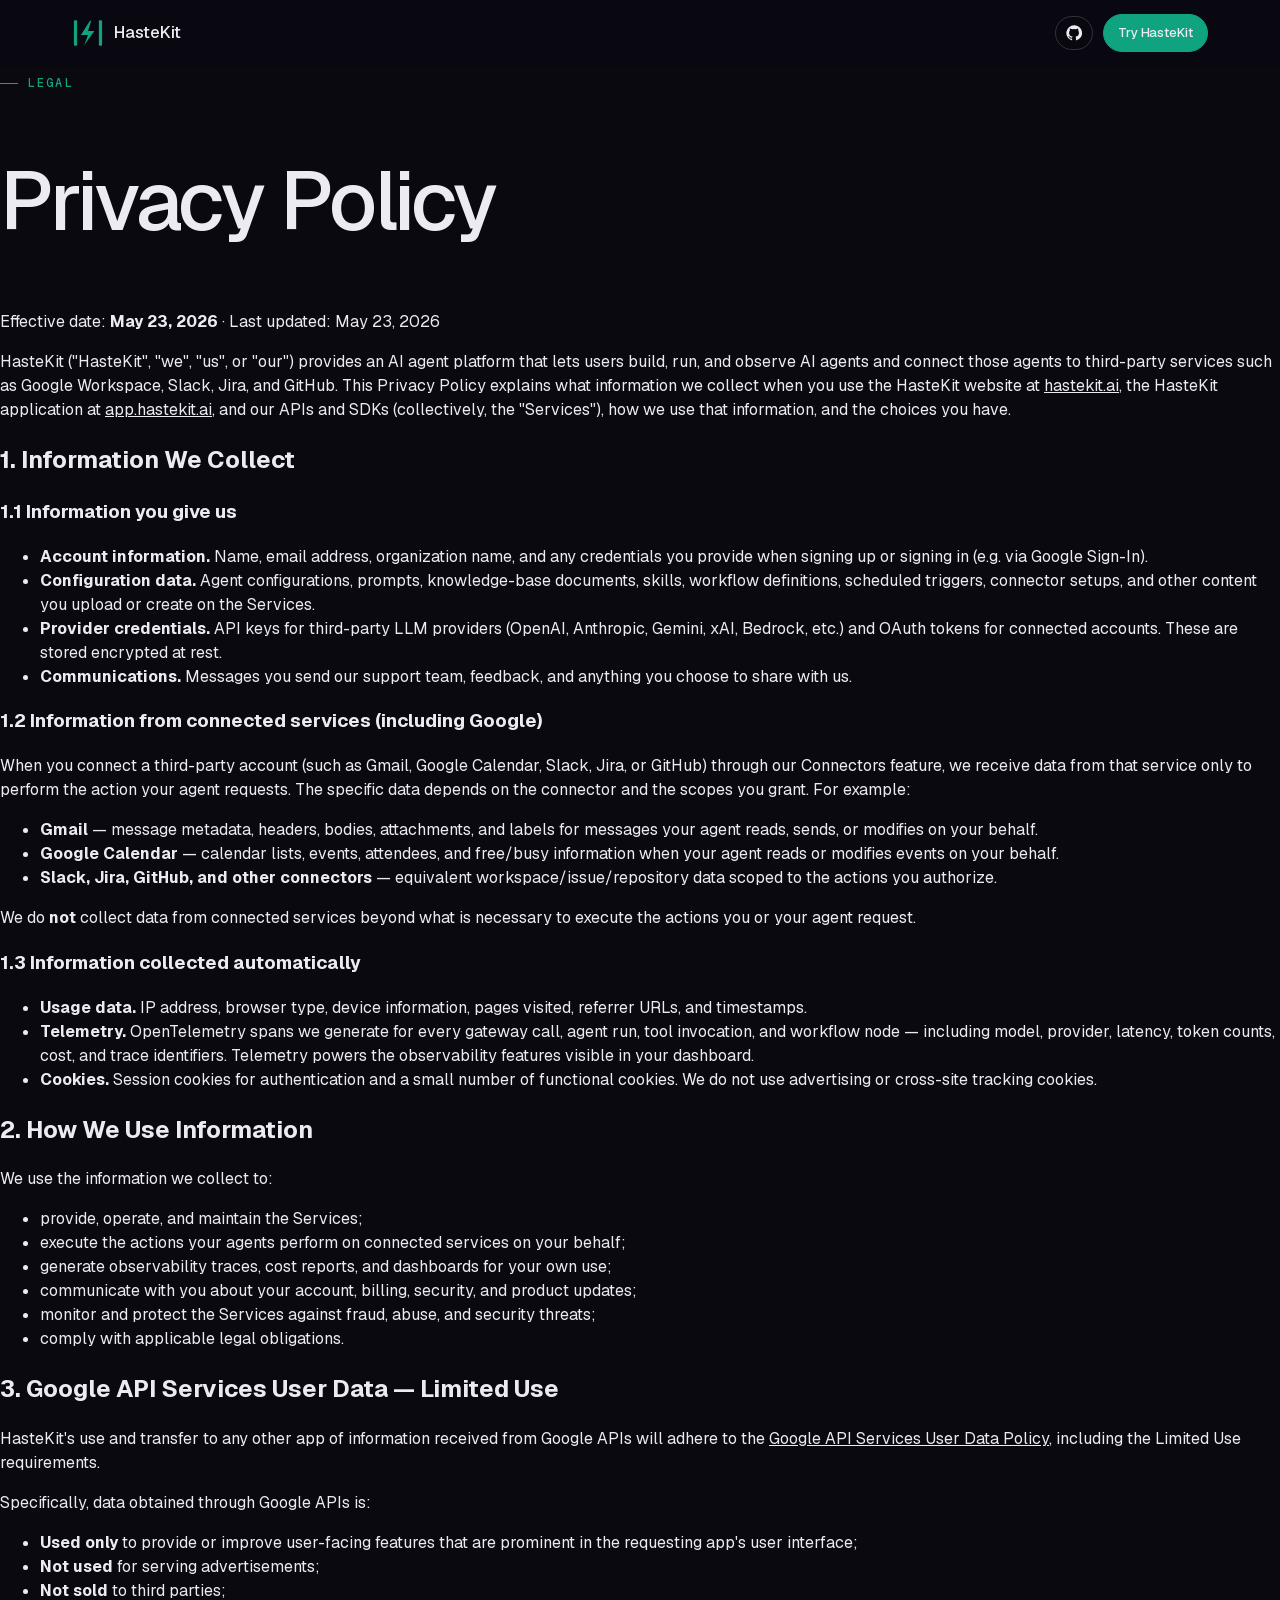
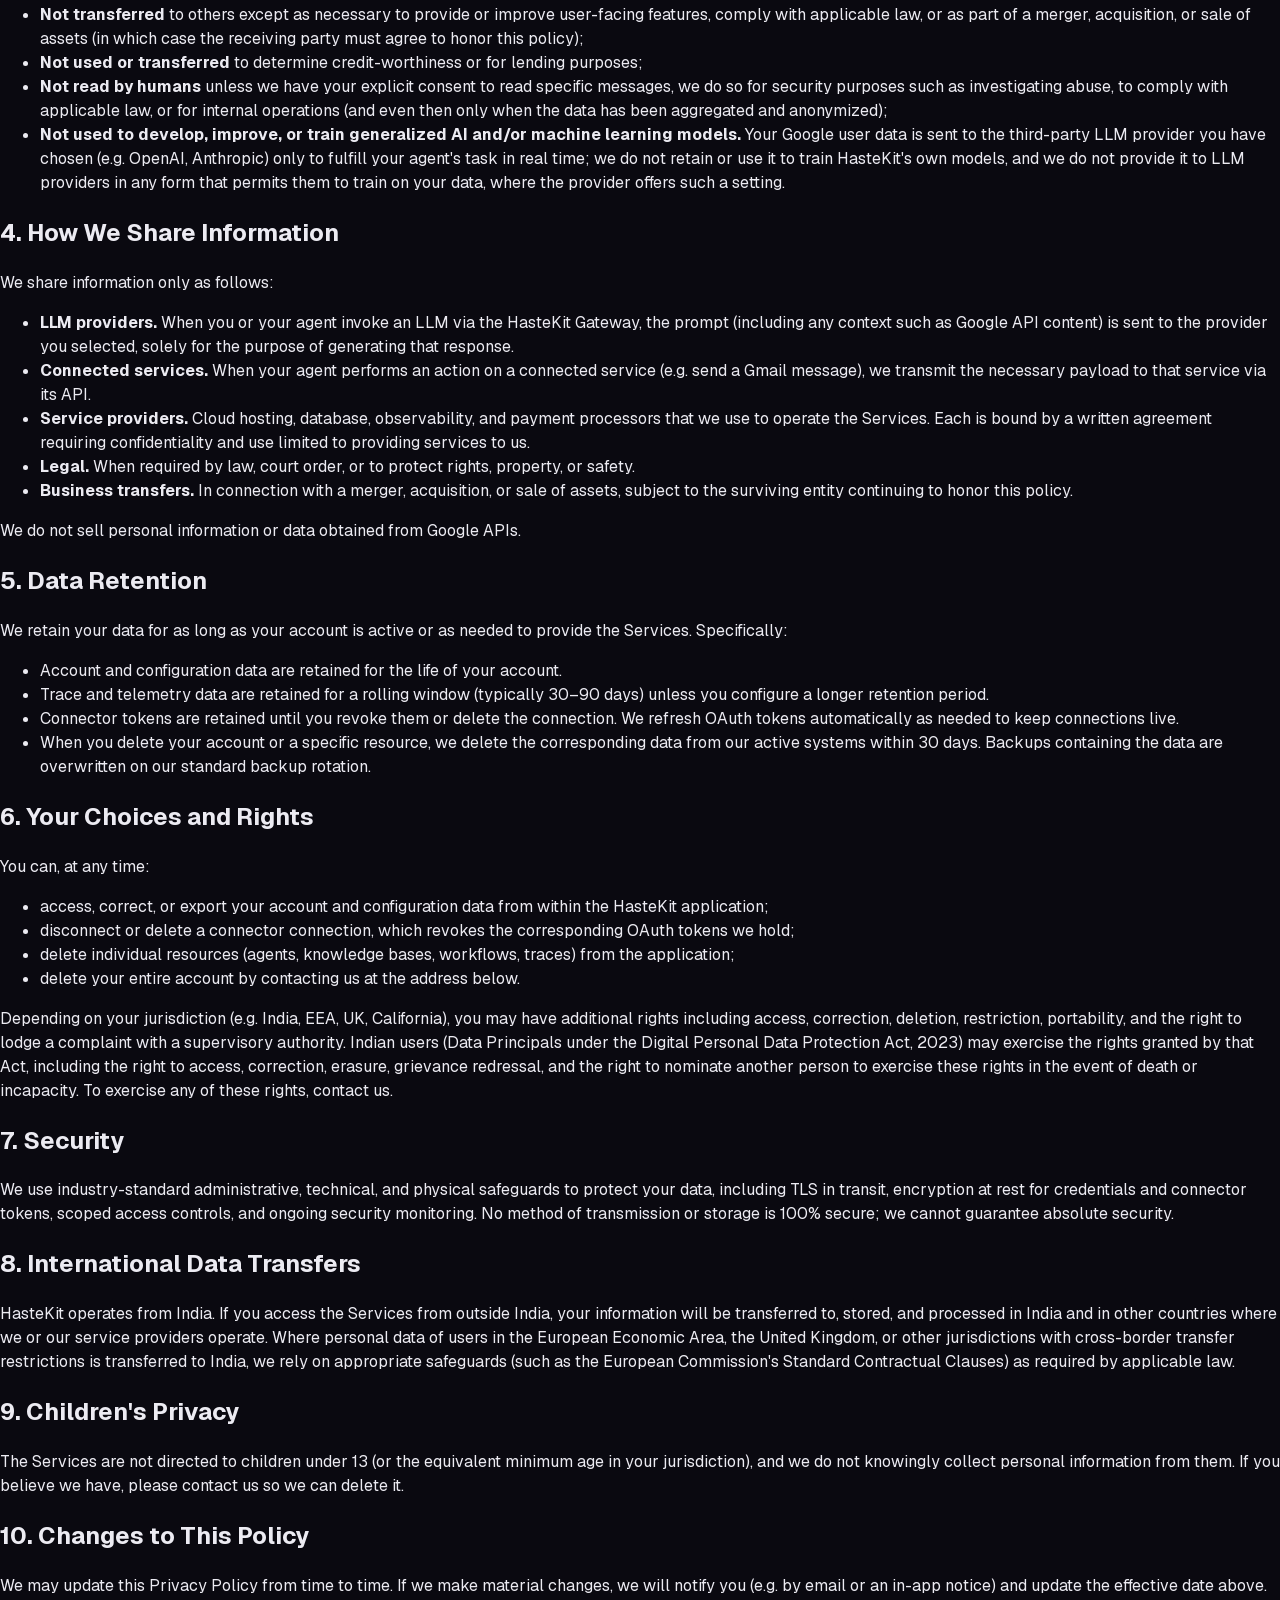
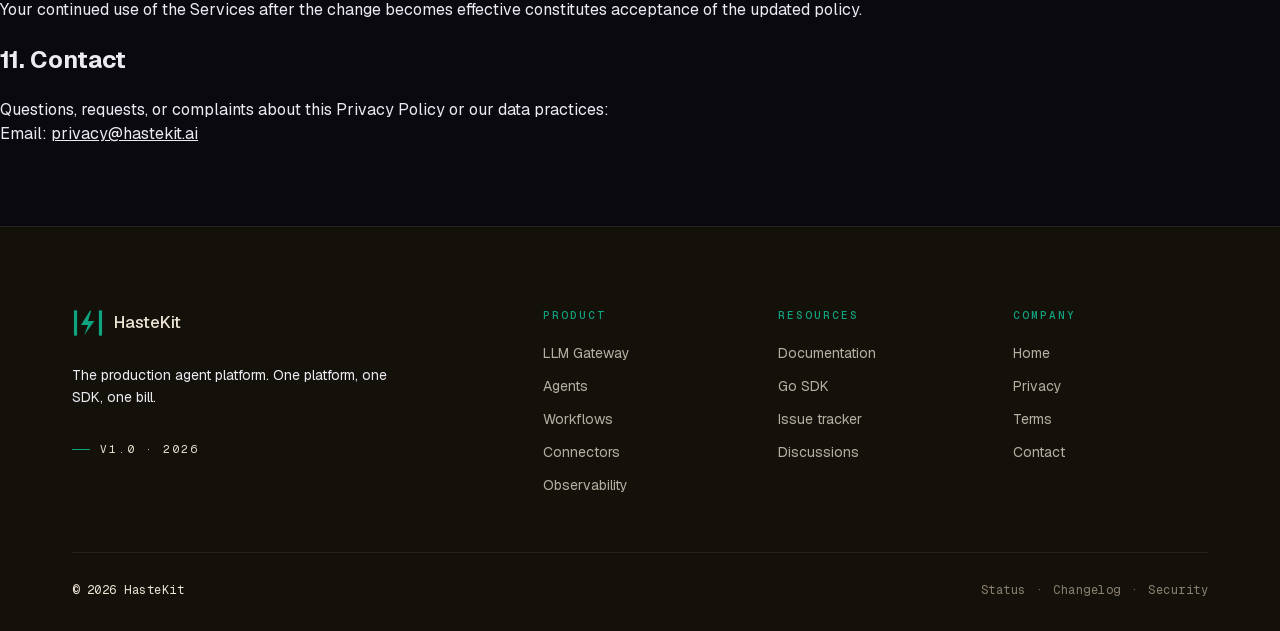
==== website/privacy.html @ 66b032b0 "tos and privacy" ====
<!DOCTYPE html>
<html lang="en">
<head>
  <meta charset="utf-8">
  <meta name="viewport" content="width=device-width, initial-scale=1">
  <meta name="color-scheme" content="dark">
  <title>Privacy Policy — HasteKit</title>
  <meta name="description" content="HasteKit's privacy policy: what we collect, how we use it, and how we handle data from Google APIs and other connected services.">
  <link rel="canonical" href="https://hastekit.ai/privacy.html">
  <link rel="icon" type="image/x-icon" href="assets/hastekit-favicon.ico">
  <link rel="icon" type="image/svg+xml" href="assets/hastekit-logo.svg">
  <link rel="stylesheet" href="assets/styles.css">
</head>
<body>
  <div class="fx-page legal-page">
    <header class="site-nav">
      <div class="nav-inner">
        <a href="/" class="nav-brand" aria-label="HasteKit">
          <img class="nav-brand-mark" src="assets/hastekit-logo.svg" alt="" aria-hidden="true">
          <span class="nav-brand-text">HasteKit</span>
        </a>
        <div class="nav-cta">
          <a class="btn btn-ghost nav-cta-github" href="https://github.com/hastekit/hastekit-sdk-go" target="_blank" rel="noopener" aria-label="GitHub">
            <svg class="nav-icon" viewBox="0 0 24 24" fill="currentColor" aria-hidden="true"><path d="M12 .5a11.5 11.5 0 0 0-3.64 22.41c.58.11.79-.25.79-.56v-2c-3.2.7-3.88-1.37-3.88-1.37-.52-1.34-1.28-1.69-1.28-1.69-1.05-.72.08-.7.08-.7 1.16.08 1.77 1.2 1.77 1.2 1.03 1.77 2.71 1.26 3.37.96.1-.75.4-1.26.73-1.55-2.55-.29-5.23-1.28-5.23-5.7 0-1.26.45-2.28 1.18-3.09-.12-.29-.51-1.46.11-3.04 0 0 .97-.31 3.18 1.18a11 11 0 0 1 5.78 0c2.2-1.49 3.17-1.18 3.17-1.18.63 1.58.24 2.75.12 3.04.74.81 1.18 1.83 1.18 3.09 0 4.43-2.69 5.4-5.25 5.69.41.36.78 1.06.78 2.14v3.17c0 .31.21.68.8.56A11.5 11.5 0 0 0 12 .5Z"/></svg>
          </a>
          <a class="btn btn-accent" href="https://app.hastekit.ai/" target="_blank" rel="noopener">Try HasteKit</a>
        </div>
      </div>
    </header>

    <article class="legal-article">
      <header class="legal-header">
        <span class="kicker">Legal</span>
        <h1 class="display-l">Privacy Policy</h1>
        <p class="legal-meta">Effective date: <strong>May 23, 2026</strong> · Last updated: May 23, 2026</p>
      </header>

      <section class="legal-content">
        <p>
          HasteKit ("HasteKit", "we", "us", or "our") provides an AI agent platform that lets users
          build, run, and observe AI agents and connect those agents to third-party services such as
          Google Workspace, Slack, Jira, and GitHub. This Privacy Policy explains what information we
          collect when you use the HasteKit website at <a href="https://hastekit.ai">hastekit.ai</a>,
          the HasteKit application at <a href="https://app.hastekit.ai">app.hastekit.ai</a>, and our
          APIs and SDKs (collectively, the "Services"), how we use that information, and the choices
          you have.
        </p>

        <h2>1. Information We Collect</h2>

        <h3>1.1 Information you give us</h3>
        <ul>
          <li><strong>Account information.</strong> Name, email address, organization name, and any
            credentials you provide when signing up or signing in (e.g. via Google Sign-In).</li>
          <li><strong>Configuration data.</strong> Agent configurations, prompts, knowledge-base
            documents, skills, workflow definitions, scheduled triggers, connector setups, and other
            content you upload or create on the Services.</li>
          <li><strong>Provider credentials.</strong> API keys for third-party LLM providers (OpenAI,
            Anthropic, Gemini, xAI, Bedrock, etc.) and OAuth tokens for connected accounts. These are
            stored encrypted at rest.</li>
          <li><strong>Communications.</strong> Messages you send our support team, feedback, and
            anything you choose to share with us.</li>
        </ul>

        <h3>1.2 Information from connected services (including Google)</h3>
        <p>
          When you connect a third-party account (such as Gmail, Google Calendar, Slack, Jira, or
          GitHub) through our Connectors feature, we receive data from that service only to perform
          the action your agent requests. The specific data depends on the connector and the scopes
          you grant. For example:
        </p>
        <ul>
          <li><strong>Gmail</strong> — message metadata, headers, bodies, attachments, and labels for
            messages your agent reads, sends, or modifies on your behalf.</li>
          <li><strong>Google Calendar</strong> — calendar lists, events, attendees, and free/busy
            information when your agent reads or modifies events on your behalf.</li>
          <li><strong>Slack, Jira, GitHub, and other connectors</strong> — equivalent
            workspace/issue/repository data scoped to the actions you authorize.</li>
        </ul>
        <p>
          We do <strong>not</strong> collect data from connected services beyond what is necessary to
          execute the actions you or your agent request.
        </p>

        <h3>1.3 Information collected automatically</h3>
        <ul>
          <li><strong>Usage data.</strong> IP address, browser type, device information, pages
            visited, referrer URLs, and timestamps.</li>
          <li><strong>Telemetry.</strong> OpenTelemetry spans we generate for every gateway call,
            agent run, tool invocation, and workflow node — including model, provider, latency, token
            counts, cost, and trace identifiers. Telemetry powers the observability features visible
            in your dashboard.</li>
          <li><strong>Cookies.</strong> Session cookies for authentication and a small number of
            functional cookies. We do not use advertising or cross-site tracking cookies.</li>
        </ul>

        <h2>2. How We Use Information</h2>
        <p>We use the information we collect to:</p>
        <ul>
          <li>provide, operate, and maintain the Services;</li>
          <li>execute the actions your agents perform on connected services on your behalf;</li>
          <li>generate observability traces, cost reports, and dashboards for your own use;</li>
          <li>communicate with you about your account, billing, security, and product updates;</li>
          <li>monitor and protect the Services against fraud, abuse, and security threats;</li>
          <li>comply with applicable legal obligations.</li>
        </ul>

        <h2>3. Google API Services User Data — Limited Use</h2>
        <p>
          HasteKit's use and transfer to any other app of information received from Google APIs will
          adhere to the
          <a href="https://developers.google.com/terms/api-services-user-data-policy" target="_blank" rel="noopener">Google
          API Services User Data Policy</a>, including the Limited Use requirements.
        </p>
        <p>Specifically, data obtained through Google APIs is:</p>
        <ul>
          <li><strong>Used only</strong> to provide or improve user-facing features that are
            prominent in the requesting app's user interface;</li>
          <li><strong>Not used</strong> for serving advertisements;</li>
          <li><strong>Not sold</strong> to third parties;</li>
          <li><strong>Not transferred</strong> to others except as necessary to provide or improve
            user-facing features, comply with applicable law, or as part of a merger, acquisition,
            or sale of assets (in which case the receiving party must agree to honor this policy);</li>
          <li><strong>Not used or transferred</strong> to determine credit-worthiness or for lending
            purposes;</li>
          <li><strong>Not read by humans</strong> unless we have your explicit consent to read
            specific messages, we do so for security purposes such as investigating abuse, to comply
            with applicable law, or for internal operations (and even then only when the data has
            been aggregated and anonymized);</li>
          <li><strong>Not used to develop, improve, or train generalized AI and/or machine learning
            models.</strong> Your Google user data is sent to the third-party LLM provider you have
            chosen (e.g. OpenAI, Anthropic) only to fulfill your agent's task in real time; we do not
            retain or use it to train HasteKit's own models, and we do not provide it to LLM
            providers in any form that permits them to train on your data, where the provider offers
            such a setting.</li>
        </ul>

        <h2>4. How We Share Information</h2>
        <p>We share information only as follows:</p>
        <ul>
          <li><strong>LLM providers.</strong> When you or your agent invoke an LLM via the HasteKit
            Gateway, the prompt (including any context such as Google API content) is sent to the
            provider you selected, solely for the purpose of generating that response.</li>
          <li><strong>Connected services.</strong> When your agent performs an action on a connected
            service (e.g. send a Gmail message), we transmit the necessary payload to that service
            via its API.</li>
          <li><strong>Service providers.</strong> Cloud hosting, database, observability, and
            payment processors that we use to operate the Services. Each is bound by a written
            agreement requiring confidentiality and use limited to providing services to us.</li>
          <li><strong>Legal.</strong> When required by law, court order, or to protect rights,
            property, or safety.</li>
          <li><strong>Business transfers.</strong> In connection with a merger, acquisition, or sale
            of assets, subject to the surviving entity continuing to honor this policy.</li>
        </ul>
        <p>We do not sell personal information or data obtained from Google APIs.</p>

        <h2>5. Data Retention</h2>
        <p>
          We retain your data for as long as your account is active or as needed to provide the
          Services. Specifically:
        </p>
        <ul>
          <li>Account and configuration data are retained for the life of your account.</li>
          <li>Trace and telemetry data are retained for a rolling window (typically 30–90 days)
            unless you configure a longer retention period.</li>
          <li>Connector tokens are retained until you revoke them or delete the connection. We
            refresh OAuth tokens automatically as needed to keep connections live.</li>
          <li>When you delete your account or a specific resource, we delete the corresponding data
            from our active systems within 30 days. Backups containing the data are overwritten on
            our standard backup rotation.</li>
        </ul>

        <h2>6. Your Choices and Rights</h2>
        <p>You can, at any time:</p>
        <ul>
          <li>access, correct, or export your account and configuration data from within the
            HasteKit application;</li>
          <li>disconnect or delete a connector connection, which revokes the corresponding OAuth
            tokens we hold;</li>
          <li>delete individual resources (agents, knowledge bases, workflows, traces) from the
            application;</li>
          <li>delete your entire account by contacting us at the address below.</li>
        </ul>
        <p>
          Depending on your jurisdiction (e.g. India, EEA, UK, California), you may have additional
          rights including access, correction, deletion, restriction, portability, and the right to
          lodge a complaint with a supervisory authority. Indian users (Data Principals under the
          Digital Personal Data Protection Act, 2023) may exercise the rights granted by that Act,
          including the right to access, correction, erasure, grievance redressal, and the right to
          nominate another person to exercise these rights in the event of death or incapacity. To
          exercise any of these rights, contact us.
        </p>

        <h2>7. Security</h2>
        <p>
          We use industry-standard administrative, technical, and physical safeguards to protect
          your data, including TLS in transit, encryption at rest for credentials and connector
          tokens, scoped access controls, and ongoing security monitoring. No method of transmission
          or storage is 100% secure; we cannot guarantee absolute security.
        </p>

        <h2>8. International Data Transfers</h2>
        <p>
          HasteKit operates from India. If you access the Services from outside India, your
          information will be transferred to, stored, and processed in India and in other countries
          where we or our service providers operate. Where personal data of users in the European
          Economic Area, the United Kingdom, or other jurisdictions with cross-border transfer
          restrictions is transferred to India, we rely on appropriate safeguards (such as the
          European Commission's Standard Contractual Clauses) as required by applicable law.
        </p>

        <h2>9. Children's Privacy</h2>
        <p>
          The Services are not directed to children under 13 (or the equivalent minimum age in your
          jurisdiction), and we do not knowingly collect personal information from them. If you
          believe we have, please contact us so we can delete it.
        </p>

        <h2>10. Changes to This Policy</h2>
        <p>
          We may update this Privacy Policy from time to time. If we make material changes, we will
          notify you (e.g. by email or an in-app notice) and update the effective date above. Your
          continued use of the Services after the change becomes effective constitutes acceptance of
          the updated policy.
        </p>

        <h2>11. Contact</h2>
        <p>
          Questions, requests, or complaints about this Privacy Policy or our data practices:
          <br>
          Email: <a href="mailto:privacy@hastekit.ai">privacy@hastekit.ai</a>
        </p>
      </section>
    </article>

    <footer class="site-footer">
      <div class="footer-inner">
        <div class="footer-top">
          <div class="footer-brand">
            <a href="/" class="nav-brand" aria-label="HasteKit">
              <img class="nav-brand-mark" src="assets/hastekit-logo.svg" alt="" aria-hidden="true">
              <span class="footer-brand-name">HasteKit</span>
            </a>
            <p class="footer-tagline">The production agent platform. One platform, one SDK, one bill.</p>
            <div class="footer-kicker"><span class="footer-kicker-rule"></span>v1.0 · 2026</div>
          </div>
          <div class="footer-cols">
            <div class="footer-col">
              <h4 class="footer-col-title">Product</h4>
              <a href="/#features">LLM Gateway</a>
              <a href="/#features">Agents</a>
              <a href="/#features">Workflows</a>
              <a href="/#features">Connectors</a>
              <a href="/#features">Observability</a>
            </div>
            <div class="footer-col">
              <h4 class="footer-col-title">Resources</h4>
              <a href="https://hastekit.ai/docs" target="_blank" rel="noopener">Documentation</a>
              <a href="https://github.com/hastekit/hastekit-sdk-go" target="_blank" rel="noopener">Go SDK</a>
              <a href="https://github.com/hastekit/hastekit-sdk-go/issues" target="_blank" rel="noopener">Issue tracker</a>
              <a href="https://github.com/hastekit/hastekit-sdk-go/discussions" target="_blank" rel="noopener">Discussions</a>
            </div>
            <div class="footer-col">
              <h4 class="footer-col-title">Company</h4>
              <a href="/">Home</a>
              <a href="/privacy.html">Privacy</a>
              <a href="/terms.html">Terms</a>
              <a href="mailto:hi@hastekit.ai">Contact</a>
            </div>
          </div>
        </div>
        <div class="footer-bottom">
          <span>© 2026 HasteKit</span>
          <span class="footer-meta">
            <a href="#">Status</a>
            <span class="footer-meta-dot">·</span>
            <a href="#">Changelog</a>
            <span class="footer-meta-dot">·</span>
            <a href="#">Security</a>
          </span>
        </div>
      </div>
    </footer>
  </div>
</body>
</html>
---- website/assets/styles.css ----
/* ════════════════════════════════════════════════════════════
   Block 1 — Font @font-face declarations (Geist · Geist Mono · Newsreader)
   ══════════════════════════════════════════════════════════ */
/* cyrillic-ext */
@font-face {
  font-family: 'Geist';
  font-style: normal;
  font-weight: 300;
  font-display: swap;
  src: url("fonts/Geist-cyrillic-ext.woff2") format('woff2');
  unicode-range: U+0460-052F, U+1C80-1C8A, U+20B4, U+2DE0-2DFF, U+A640-A69F, U+FE2E-FE2F;
}
/* cyrillic */
@font-face {
  font-family: 'Geist';
  font-style: normal;
  font-weight: 300;
  font-display: swap;
  src: url("fonts/Geist-cyrillic.woff2") format('woff2');
  unicode-range: U+0301, U+0400-045F, U+0490-0491, U+04B0-04B1, U+2116;
}
/* vietnamese */
@font-face {
  font-family: 'Geist';
  font-style: normal;
  font-weight: 300;
  font-display: swap;
  src: url("fonts/Geist-vietnamese.woff2") format('woff2');
  unicode-range: U+0102-0103, U+0110-0111, U+0128-0129, U+0168-0169, U+01A0-01A1, U+01AF-01B0, U+0300-0301, U+0303-0304, U+0308-0309, U+0323, U+0329, U+1EA0-1EF9, U+20AB;
}
/* latin-ext */
@font-face {
  font-family: 'Geist';
  font-style: normal;
  font-weight: 300;
  font-display: swap;
  src: url("fonts/Geist-latin-ext.woff2") format('woff2');
  unicode-range: U+0100-02BA, U+02BD-02C5, U+02C7-02CC, U+02CE-02D7, U+02DD-02FF, U+0304, U+0308, U+0329, U+1D00-1DBF, U+1E00-1E9F, U+1EF2-1EFF, U+2020, U+20A0-20AB, U+20AD-20C0, U+2113, U+2C60-2C7F, U+A720-A7FF;
}
/* latin */
@font-face {
  font-family: 'Geist';
  font-style: normal;
  font-weight: 300;
  font-display: swap;
  src: url("fonts/Geist-latin.woff2") format('woff2');
  unicode-range: U+0000-00FF, U+0131, U+0152-0153, U+02BB-02BC, U+02C6, U+02DA, U+02DC, U+0304, U+0308, U+0329, U+2000-206F, U+20AC, U+2122, U+2191, U+2193, U+2212, U+2215, U+FEFF, U+FFFD;
}
/* cyrillic-ext */
@font-face {
  font-family: 'Geist';
  font-style: normal;
  font-weight: 400;
  font-display: swap;
  src: url("fonts/Geist-cyrillic-ext.woff2") format('woff2');
  unicode-range: U+0460-052F, U+1C80-1C8A, U+20B4, U+2DE0-2DFF, U+A640-A69F, U+FE2E-FE2F;
}
/* cyrillic */
@font-face {
  font-family: 'Geist';
  font-style: normal;
  font-weight: 400;
  font-display: swap;
  src: url("fonts/Geist-cyrillic.woff2") format('woff2');
  unicode-range: U+0301, U+0400-045F, U+0490-0491, U+04B0-04B1, U+2116;
}
/* vietnamese */
@font-face {
  font-family: 'Geist';
  font-style: normal;
  font-weight: 400;
  font-display: swap;
  src: url("fonts/Geist-vietnamese.woff2") format('woff2');
  unicode-range: U+0102-0103, U+0110-0111, U+0128-0129, U+0168-0169, U+01A0-01A1, U+01AF-01B0, U+0300-0301, U+0303-0304, U+0308-0309, U+0323, U+0329, U+1EA0-1EF9, U+20AB;
}
/* latin-ext */
@font-face {
  font-family: 'Geist';
  font-style: normal;
  font-weight: 400;
  font-display: swap;
  src: url("fonts/Geist-latin-ext.woff2") format('woff2');
  unicode-range: U+0100-02BA, U+02BD-02C5, U+02C7-02CC, U+02CE-02D7, U+02DD-02FF, U+0304, U+0308, U+0329, U+1D00-1DBF, U+1E00-1E9F, U+1EF2-1EFF, U+2020, U+20A0-20AB, U+20AD-20C0, U+2113, U+2C60-2C7F, U+A720-A7FF;
}
/* latin */
@font-face {
  font-family: 'Geist';
  font-style: normal;
  font-weight: 400;
  font-display: swap;
  src: url("fonts/Geist-latin.woff2") format('woff2');
  unicode-range: U+0000-00FF, U+0131, U+0152-0153, U+02BB-02BC, U+02C6, U+02DA, U+02DC, U+0304, U+0308, U+0329, U+2000-206F, U+20AC, U+2122, U+2191, U+2193, U+2212, U+2215, U+FEFF, U+FFFD;
}
/* cyrillic-ext */
@font-face {
  font-family: 'Geist';
  font-style: normal;
  font-weight: 500;
  font-display: swap;
  src: url("fonts/Geist-cyrillic-ext.woff2") format('woff2');
  unicode-range: U+0460-052F, U+1C80-1C8A, U+20B4, U+2DE0-2DFF, U+A640-A69F, U+FE2E-FE2F;
}
/* cyrillic */
@font-face {
  font-family: 'Geist';
  font-style: normal;
  font-weight: 500;
  font-display: swap;
  src: url("fonts/Geist-cyrillic.woff2") format('woff2');
  unicode-range: U+0301, U+0400-045F, U+0490-0491, U+04B0-04B1, U+2116;
}
/* vietnamese */
@font-face {
  font-family: 'Geist';
  font-style: normal;
  font-weight: 500;
  font-display: swap;
  src: url("fonts/Geist-vietnamese.woff2") format('woff2');
  unicode-range: U+0102-0103, U+0110-0111, U+0128-0129, U+0168-0169, U+01A0-01A1, U+01AF-01B0, U+0300-0301, U+0303-0304, U+0308-0309, U+0323, U+0329, U+1EA0-1EF9, U+20AB;
}
/* latin-ext */
@font-face {
  font-family: 'Geist';
  font-style: normal;
  font-weight: 500;
  font-display: swap;
  src: url("fonts/Geist-latin-ext.woff2") format('woff2');
  unicode-range: U+0100-02BA, U+02BD-02C5, U+02C7-02CC, U+02CE-02D7, U+02DD-02FF, U+0304, U+0308, U+0329, U+1D00-1DBF, U+1E00-1E9F, U+1EF2-1EFF, U+2020, U+20A0-20AB, U+20AD-20C0, U+2113, U+2C60-2C7F, U+A720-A7FF;
}
/* latin */
@font-face {
  font-family: 'Geist';
  font-style: normal;
  font-weight: 500;
  font-display: swap;
  src: url("fonts/Geist-latin.woff2") format('woff2');
  unicode-range: U+0000-00FF, U+0131, U+0152-0153, U+02BB-02BC, U+02C6, U+02DA, U+02DC, U+0304, U+0308, U+0329, U+2000-206F, U+20AC, U+2122, U+2191, U+2193, U+2212, U+2215, U+FEFF, U+FFFD;
}
/* cyrillic-ext */
@font-face {
  font-family: 'Geist';
  font-style: normal;
  font-weight: 600;
  font-display: swap;
  src: url("fonts/Geist-cyrillic-ext.woff2") format('woff2');
  unicode-range: U+0460-052F, U+1C80-1C8A, U+20B4, U+2DE0-2DFF, U+A640-A69F, U+FE2E-FE2F;
}
/* cyrillic */
@font-face {
  font-family: 'Geist';
  font-style: normal;
  font-weight: 600;
  font-display: swap;
  src: url("fonts/Geist-cyrillic.woff2") format('woff2');
  unicode-range: U+0301, U+0400-045F, U+0490-0491, U+04B0-04B1, U+2116;
}
/* vietnamese */
@font-face {
  font-family: 'Geist';
  font-style: normal;
  font-weight: 600;
  font-display: swap;
  src: url("fonts/Geist-vietnamese.woff2") format('woff2');
  unicode-range: U+0102-0103, U+0110-0111, U+0128-0129, U+0168-0169, U+01A0-01A1, U+01AF-01B0, U+0300-0301, U+0303-0304, U+0308-0309, U+0323, U+0329, U+1EA0-1EF9, U+20AB;
}
/* latin-ext */
@font-face {
  font-family: 'Geist';
  font-style: normal;
  font-weight: 600;
  font-display: swap;
  src: url("fonts/Geist-latin-ext.woff2") format('woff2');
  unicode-range: U+0100-02BA, U+02BD-02C5, U+02C7-02CC, U+02CE-02D7, U+02DD-02FF, U+0304, U+0308, U+0329, U+1D00-1DBF, U+1E00-1E9F, U+1EF2-1EFF, U+2020, U+20A0-20AB, U+20AD-20C0, U+2113, U+2C60-2C7F, U+A720-A7FF;
}
/* latin */
@font-face {
  font-family: 'Geist';
  font-style: normal;
  font-weight: 600;
  font-display: swap;
  src: url("fonts/Geist-latin.woff2") format('woff2');
  unicode-range: U+0000-00FF, U+0131, U+0152-0153, U+02BB-02BC, U+02C6, U+02DA, U+02DC, U+0304, U+0308, U+0329, U+2000-206F, U+20AC, U+2122, U+2191, U+2193, U+2212, U+2215, U+FEFF, U+FFFD;
}
/* cyrillic-ext */
@font-face {
  font-family: 'Geist';
  font-style: normal;
  font-weight: 700;
  font-display: swap;
  src: url("fonts/Geist-cyrillic-ext.woff2") format('woff2');
  unicode-range: U+0460-052F, U+1C80-1C8A, U+20B4, U+2DE0-2DFF, U+A640-A69F, U+FE2E-FE2F;
}
/* cyrillic */
@font-face {
  font-family: 'Geist';
  font-style: normal;
  font-weight: 700;
  font-display: swap;
  src: url("fonts/Geist-cyrillic.woff2") format('woff2');
  unicode-range: U+0301, U+0400-045F, U+0490-0491, U+04B0-04B1, U+2116;
}
/* vietnamese */
@font-face {
  font-family: 'Geist';
  font-style: normal;
  font-weight: 700;
  font-display: swap;
  src: url("fonts/Geist-vietnamese.woff2") format('woff2');
  unicode-range: U+0102-0103, U+0110-0111, U+0128-0129, U+0168-0169, U+01A0-01A1, U+01AF-01B0, U+0300-0301, U+0303-0304, U+0308-0309, U+0323, U+0329, U+1EA0-1EF9, U+20AB;
}
/* latin-ext */
@font-face {
  font-family: 'Geist';
  font-style: normal;
  font-weight: 700;
  font-display: swap;
  src: url("fonts/Geist-latin-ext.woff2") format('woff2');
  unicode-range: U+0100-02BA, U+02BD-02C5, U+02C7-02CC, U+02CE-02D7, U+02DD-02FF, U+0304, U+0308, U+0329, U+1D00-1DBF, U+1E00-1E9F, U+1EF2-1EFF, U+2020, U+20A0-20AB, U+20AD-20C0, U+2113, U+2C60-2C7F, U+A720-A7FF;
}
/* latin */
@font-face {
  font-family: 'Geist';
  font-style: normal;
  font-weight: 700;
  font-display: swap;
  src: url("fonts/Geist-latin.woff2") format('woff2');
  unicode-range: U+0000-00FF, U+0131, U+0152-0153, U+02BB-02BC, U+02C6, U+02DA, U+02DC, U+0304, U+0308, U+0329, U+2000-206F, U+20AC, U+2122, U+2191, U+2193, U+2212, U+2215, U+FEFF, U+FFFD;
}
/* cyrillic-ext */
@font-face {
  font-family: 'Geist Mono';
  font-style: normal;
  font-weight: 400;
  font-display: swap;
  src: url("fonts/GeistMono-cyrillic-ext.woff2") format('woff2');
  unicode-range: U+0460-052F, U+1C80-1C8A, U+20B4, U+2DE0-2DFF, U+A640-A69F, U+FE2E-FE2F;
}
/* cyrillic */
@font-face {
  font-family: 'Geist Mono';
  font-style: normal;
  font-weight: 400;
  font-display: swap;
  src: url("fonts/GeistMono-cyrillic.woff2") format('woff2');
  unicode-range: U+0301, U+0400-045F, U+0490-0491, U+04B0-04B1, U+2116;
}
/* symbols2 */
@font-face {
  font-family: 'Geist Mono';
  font-style: normal;
  font-weight: 400;
  font-display: swap;
  src: url("fonts/GeistMono-symbols2.woff2") format('woff2');
  unicode-range: U+2000-2001, U+2004-2008, U+200A, U+23B8-23BD, U+2500-259F;
}
/* vietnamese */
@font-face {
  font-family: 'Geist Mono';
  font-style: normal;
  font-weight: 400;
  font-display: swap;
  src: url("fonts/GeistMono-vietnamese.woff2") format('woff2');
  unicode-range: U+0102-0103, U+0110-0111, U+0128-0129, U+0168-0169, U+01A0-01A1, U+01AF-01B0, U+0300-0301, U+0303-0304, U+0308-0309, U+0323, U+0329, U+1EA0-1EF9, U+20AB;
}
/* latin-ext */
@font-face {
  font-family: 'Geist Mono';
  font-style: normal;
  font-weight: 400;
  font-display: swap;
  src: url("fonts/GeistMono-latin-ext.woff2") format('woff2');
  unicode-range: U+0100-02BA, U+02BD-02C5, U+02C7-02CC, U+02CE-02D7, U+02DD-02FF, U+0304, U+0308, U+0329, U+1D00-1DBF, U+1E00-1E9F, U+1EF2-1EFF, U+2020, U+20A0-20AB, U+20AD-20C0, U+2113, U+2C60-2C7F, U+A720-A7FF;
}
/* latin */
@font-face {
  font-family: 'Geist Mono';
  font-style: normal;
  font-weight: 400;
  font-display: swap;
  src: url("fonts/GeistMono-latin.woff2") format('woff2');
  unicode-range: U+0000-00FF, U+0131, U+0152-0153, U+02BB-02BC, U+02C6, U+02DA, U+02DC, U+0304, U+0308, U+0329, U+2000-206F, U+20AC, U+2122, U+2191, U+2193, U+2212, U+2215, U+FEFF, U+FFFD;
}
/* cyrillic-ext */
@font-face {
  font-family: 'Geist Mono';
  font-style: normal;
  font-weight: 500;
  font-display: swap;
  src: url("fonts/GeistMono-cyrillic-ext.woff2") format('woff2');
  unicode-range: U+0460-052F, U+1C80-1C8A, U+20B4, U+2DE0-2DFF, U+A640-A69F, U+FE2E-FE2F;
}
/* cyrillic */
@font-face {
  font-family: 'Geist Mono';
  font-style: normal;
  font-weight: 500;
  font-display: swap;
  src: url("fonts/GeistMono-cyrillic.woff2") format('woff2');
  unicode-range: U+0301, U+0400-045F, U+0490-0491, U+04B0-04B1, U+2116;
}
/* symbols2 */
@font-face {
  font-family: 'Geist Mono';
  font-style: normal;
  font-weight: 500;
  font-display: swap;
  src: url("fonts/GeistMono-symbols2.woff2") format('woff2');
  unicode-range: U+2000-2001, U+2004-2008, U+200A, U+23B8-23BD, U+2500-259F;
}
/* vietnamese */
@font-face {
  font-family: 'Geist Mono';
  font-style: normal;
  font-weight: 500;
  font-display: swap;
  src: url("fonts/GeistMono-vietnamese.woff2") format('woff2');
  unicode-range: U+0102-0103, U+0110-0111, U+0128-0129, U+0168-0169, U+01A0-01A1, U+01AF-01B0, U+0300-0301, U+0303-0304, U+0308-0309, U+0323, U+0329, U+1EA0-1EF9, U+20AB;
}
/* latin-ext */
@font-face {
  font-family: 'Geist Mono';
  font-style: normal;
  font-weight: 500;
  font-display: swap;
  src: url("fonts/GeistMono-latin-ext.woff2") format('woff2');
  unicode-range: U+0100-02BA, U+02BD-02C5, U+02C7-02CC, U+02CE-02D7, U+02DD-02FF, U+0304, U+0308, U+0329, U+1D00-1DBF, U+1E00-1E9F, U+1EF2-1EFF, U+2020, U+20A0-20AB, U+20AD-20C0, U+2113, U+2C60-2C7F, U+A720-A7FF;
}
/* latin */
@font-face {
  font-family: 'Geist Mono';
  font-style: normal;
  font-weight: 500;
  font-display: swap;
  src: url("fonts/GeistMono-latin.woff2") format('woff2');
  unicode-range: U+0000-00FF, U+0131, U+0152-0153, U+02BB-02BC, U+02C6, U+02DA, U+02DC, U+0304, U+0308, U+0329, U+2000-206F, U+20AC, U+2122, U+2191, U+2193, U+2212, U+2215, U+FEFF, U+FFFD;
}
/* vietnamese */
@font-face {
  font-family: 'Newsreader';
  font-style: italic;
  font-weight: 300;
  font-display: swap;
  src: url("fonts/Newsreader-italic-vietnamese.woff2") format('woff2');
  unicode-range: U+0102-0103, U+0110-0111, U+0128-0129, U+0168-0169, U+01A0-01A1, U+01AF-01B0, U+0300-0301, U+0303-0304, U+0308-0309, U+0323, U+0329, U+1EA0-1EF9, U+20AB;
}
/* latin-ext */
@font-face {
  font-family: 'Newsreader';
  font-style: italic;
  font-weight: 300;
  font-display: swap;
  src: url("fonts/Newsreader-italic-latin-ext.woff2") format('woff2');
  unicode-range: U+0100-02BA, U+02BD-02C5, U+02C7-02CC, U+02CE-02D7, U+02DD-02FF, U+0304, U+0308, U+0329, U+1D00-1DBF, U+1E00-1E9F, U+1EF2-1EFF, U+2020, U+20A0-20AB, U+20AD-20C0, U+2113, U+2C60-2C7F, U+A720-A7FF;
}
/* latin */
@font-face {
  font-family: 'Newsreader';
  font-style: italic;
  font-weight: 300;
  font-display: swap;
  src: url("fonts/Newsreader-italic-latin.woff2") format('woff2');
  unicode-range: U+0000-00FF, U+0131, U+0152-0153, U+02BB-02BC, U+02C6, U+02DA, U+02DC, U+0304, U+0308, U+0329, U+2000-206F, U+20AC, U+2122, U+2191, U+2193, U+2212, U+2215, U+FEFF, U+FFFD;
}
/* vietnamese */
@font-face {
  font-family: 'Newsreader';
  font-style: italic;
  font-weight: 400;
  font-display: swap;
  src: url("fonts/Newsreader-italic-vietnamese.woff2") format('woff2');
  unicode-range: U+0102-0103, U+0110-0111, U+0128-0129, U+0168-0169, U+01A0-01A1, U+01AF-01B0, U+0300-0301, U+0303-0304, U+0308-0309, U+0323, U+0329, U+1EA0-1EF9, U+20AB;
}
/* latin-ext */
@font-face {
  font-family: 'Newsreader';
  font-style: italic;
  font-weight: 400;
  font-display: swap;
  src: url("fonts/Newsreader-italic-latin-ext.woff2") format('woff2');
  unicode-range: U+0100-02BA, U+02BD-02C5, U+02C7-02CC, U+02CE-02D7, U+02DD-02FF, U+0304, U+0308, U+0329, U+1D00-1DBF, U+1E00-1E9F, U+1EF2-1EFF, U+2020, U+20A0-20AB, U+20AD-20C0, U+2113, U+2C60-2C7F, U+A720-A7FF;
}
/* latin */
@font-face {
  font-family: 'Newsreader';
  font-style: italic;
  font-weight: 400;
  font-display: swap;
  src: url("fonts/Newsreader-italic-latin.woff2") format('woff2');
  unicode-range: U+0000-00FF, U+0131, U+0152-0153, U+02BB-02BC, U+02C6, U+02DA, U+02DC, U+0304, U+0308, U+0329, U+2000-206F, U+20AC, U+2122, U+2191, U+2193, U+2212, U+2215, U+FEFF, U+FFFD;
}

/* ════════════════════════════════════════════════════════════
   Block 2 — stack-styles.css
     Design tokens (palette, type, density) + base layout + the
     force-dark defeat rules that hold the warm-paper palette under
     Chrome's force-dark heuristic.
   ══════════════════════════════════════════════════════════ */
/* stack-styles.css
 *
 * Design tokens + global styles for the HasteKit "Stack Diagram" hi-fi
 * landing page. Aesthetic: architectural blueprint / poster — warm cream
 * paper, deep ink, refined rust accent, with technical motifs (mono
 * coordinates, dashed boundaries, numbered surfaces).
 *
 * All colors and sizes are CSS custom properties so the Tweaks panel can
 * swap palette / density at runtime by mutating the :root.
 */

:root {
  /* ── Palette (warm cream "paper" default) ─────────────────────────── */
  --paper:   #f4efe5;   /* hero background */
  --paper-2: #ebe4d4;   /* alt section background */
  --paper-3: #ddd4bf;   /* deeper accent tone */
  --ink:     #14110b;   /* near-black, warm */
  --ink-2:   #2e2820;
  --mid:     #6d6354;
  --faint:   #b5ab98;
  --rule:    rgba(20, 17, 11, 0.14);
  --rule-2:  rgba(20, 17, 11, 0.28);

  /* Accent + supporting diagram colors. Diagram nodes use rust/blue/sage
     so different "kinds" (gateway / agent / workflow / connector) are
     instantly distinguishable in the architecture drawings. */
  --accent:    #d94e29;   /* rust — primary */
  --accent-2:  #f7d4c3;   /* tint */
  --blue:      #2d4d7a;   /* deep blue — system/internal nodes */
  --blue-2:    #c8d4e3;
  --green:     #4a6b3f;   /* forest — outbound/success */
  --green-2:   #d2dec9;
  --gold:      #c98e2b;   /* warm yellow — annotations/highlights */
  --gold-2:    #f3e0b8;
  --violet:    #6b4a82;
  --violet-2:  #d9cbe3;

  /* Dark "blueprint" panel — used for the traces section and CTA. */
  --dark:      #14110b;
  --dark-2:    #1f1c14;
  --dark-3:    #2e2820;
  --dark-ink:  #ebe4d4;
  --dark-mid:  #8a8170;

  /* ── Type ────────────────────────────────────────────────────────── */
  --sans:    "Geist", -apple-system, BlinkMacSystemFont, "Inter", system-ui, sans-serif;
  --mono:    "Geist Mono", "JetBrains Mono", ui-monospace, "SF Mono", Menlo, monospace;
  --serif:   "Newsreader", "Source Serif Pro", Georgia, serif;

  /* ── Density (controlled by Tweaks) ──────────────────────────────── */
  --section-y: 140px;    /* vertical padding between sections */
  --container: 1280px;   /* content max-width */
  --pad-x:     72px;     /* container horizontal padding */
  --gutter:    24px;     /* grid gutter */
  --radius:    8px;
}

/* Compact density override (Tweak: density=compact) — tighter vertical
   rhythm without compressing horizontal grid. */
[data-density="compact"] {
  --section-y: 96px;
  --pad-x:     56px;
}
[data-density="roomy"] {
  --section-y: 180px;
}

/* Cool slate palette (Tweak: palette=slate). Same structure, cooler tones. */
[data-palette="slate"] {
  --paper:   #ecedef;
  --paper-2: #e2e5e9;
  --paper-3: #d1d6dc;
  --ink:     #0e1417;
  --ink-2:   #232a30;
  --mid:     #5b6670;
  --faint:   #9aa3ad;
  --rule:    rgba(14, 20, 23, 0.12);
  --rule-2:  rgba(14, 20, 23, 0.24);
  --accent:    #2c6cf6;
  --accent-2:  #cdddff;
  --blue:      #133a73;
  --blue-2:    #cad6e6;
  --green:     #1f6b4d;
  --green-2:   #c6e1d3;
  --gold:      #a36b1b;
  --gold-2:    #f1dcb6;
  --dark:      #0e1417;
  --dark-2:    #1a2228;
  --dark-3:    #2a333a;
  --dark-ink:  #d4dde4;
  --dark-mid:  #7a8590;
}

/* Forest palette — slightly olive-toned warm. */
[data-palette="forest"] {
  --paper:   #eeeee2;
  --paper-2: #e3e3d2;
  --paper-3: #d0d1ba;
  --accent:    #b66724;
  --accent-2:  #ecd2b6;
  --blue:      #2a5152;
  --blue-2:    #c4d7d4;
}

/* ── Reset / base ─────────────────────────────────────────────────── */

* { box-sizing: border-box; }

/* ── Force-dark defeat ─────────────────────────────────────────────
 * Chrome's iframe auto-dark heuristic ignores the <meta color-scheme>
 * AND `color-scheme: light only` AND `!important` on backgrounds alone —
 * it intercepts inherited `color` at the compositor. Opt every element
 * out via `forced-color-adjust: none`, and re-assert text color on the
 * surfaces that carry copy. Ugly, but the only thing that holds. */
html { color-scheme: light only; }
html, body, *, *::before, *::after { forced-color-adjust: none !important; }

html, body {
  margin: 0;
  padding: 0;
  background: var(--paper);
  color: var(--ink);
  font-family: var(--sans);
  font-size: 16px;
  line-height: 1.5;
  -webkit-font-smoothing: antialiased;
  text-rendering: optimizeLegibility;
}

/* Chrome's iframe force-dark heuristic still wins over the body color rule
   above on some hosts; force these tokens at paint time with !important on
   every color-bearing background so the warm-paper palette holds. We isolate
   this in its own block so the override is obvious + easy to delete if the
   host ever stops force-darkening. */
html, body { background-color: var(--paper) !important; color: var(--ink) !important; }
.section.alt { background-color: var(--paper-2) !important; }
.section.dark, .site-footer { background-color: var(--dark) !important; color: var(--dark-ink) !important; }
.tools-bottom, .gw-device, .skill-doc, .price.highlight { background-color: var(--ink) !important; color: var(--paper) !important; }
.trace-tree-card, .trace-metric, .trace-chart, .trace-filters { background-color: var(--dark-2) !important; }
.trace-filter { background-color: var(--dark) !important; }
.nav { background-color: color-mix(in srgb, var(--paper) 80%, transparent) !important; }
.wf-frame { background-color: var(--paper) !important; }
.wf-frame-head { background-color: var(--paper-3) !important; }
.wf-frame-foot { background-color: var(--paper-2) !important; }
.wf-canvas { background-color: var(--paper) !important; }
.wf-node { background-color: var(--paper) !important; }
.mem-card { background-color: var(--paper) !important; }
.mem-card-memory    { background-image: linear-gradient(180deg, var(--paper) 0%, color-mix(in srgb, var(--accent-2) 50%, var(--paper)) 100%) !important; }
.mem-card-knowledge { background-image: linear-gradient(180deg, var(--paper) 0%, color-mix(in srgb, var(--blue-2) 50%, var(--paper)) 100%) !important; }
.mem-card-skills    { background-image: linear-gradient(180deg, var(--paper) 0%, color-mix(in srgb, var(--green-2) 50%, var(--paper)) 100%) !important; }
.gw-prov, .gw-cons, .mem-item, .kb-config, .kb-preview, .skill-tree, .card, .price, .tool-col, .anatomy-callout { background-color: var(--paper) !important; }
.gw-prov.is-on { background-color: var(--accent-2) !important; }
.cta-inner { background-color: var(--paper-2) !important; }
.pill { background-color: var(--paper) !important; }
.pill.solid { background-color: var(--ink) !important; }
.pill.accent { background-color: var(--accent) !important; }
.pill.tint { background-color: var(--accent-2) !important; }
.pill.blue-tint { background-color: var(--blue-2) !important; }
.pill.green-tint { background-color: var(--green-2) !important; }
.pill.gold-tint { background-color: var(--gold-2) !important; }
.anatomy-core-inner { background-color: var(--ink) !important; }
.gw-mark { background-color: var(--ink) !important; }
.gw-mark[data-on="true"] { background-color: var(--accent) !important; }
.btn-primary { background-color: var(--ink) !important; }
.btn-accent { background-color: var(--accent) !important; }
.wf-tab.active { background-color: var(--paper) !important; }

/* Explicit text colors — Chrome's inherited-color override at the compositor
   means we have to re-assert `color` on every text-bearing class on light
   surfaces, then re-re-assert on the dark surfaces to bring light text back. */
h1, h2, h3, h4, p, ul, li, span, div, a, button, label, code, pre,
.display-xl, .display-l, .display-m, .display-s, .lede,
.kicker, .eyebrow, .annot, .pill,
.brain-title, .brain-sub, .brain-lines, .brain-num,
.anatomy-part-label, .anatomy-part-meta,
.tool-col-title, .tool-col-sub, .tool-col-name, .tool-col-meta, .tool-col-badge,
.mem-card-title, .mem-card-sub, .mem-text, .mem-when, .kb-row-label, .kb-row-value,
.kb-preview-body, .tree-name, .tree-meta, .tree-icon,
.price-name, .price-num, .price-suffix, .price-sub, .price-features,
.fact-v, .fact-l, .fact-sub,
.nav-brand, .nav-brand-text, .nav-links a, .nav-link-sm,
.sec-index, .sec-head-title,
.gw-prov-name, .gw-prov-meta, .gw-col-label,
.wf-tab, .wf-node-label, .wf-node-meta, .wf-ruler-x, .wf-ruler-y,
.stack-band-name, .stack-band-sub, .band-item,
.trace-chart-legend, .trace-chart-legend span {
  color: var(--ink) !important;
}

/* Sections that are visually transparent need an explicit transparent
   background rule with !important — otherwise Chrome force-dark injects a
   dark fill onto them and the body's cream paper never shows through. */
.section, .hero, .container, .anatomy-stage, .anatomy-wrap,
.stack-wrap, .stack-frame, .gw-grid, .gw-center, .gw-flow,
.hero-row, .hero-ctas, .mem-grid, .tools-grid, .price-grid,
.trace-grid, .trace-chart-row, .fact-strip, .fact, .sec-head,
.gw-col-label, .gw-prov-list, .footer-top, .footer-bottom, .footer-cols,
.footer-col, .price-features, .mem-card-body, .mem-card-head, .mem-card-foot,
.brain-lines, .tool-col-items, .nav-inner, .nav-links, .nav-cta,
.hero-meta, .hero-meta-line, .cta-row, .cta-buttons {
  background-color: transparent !important;
}

/* Dark-surface descendants — pull text back to light. */
.section.dark, .section.dark h1, .section.dark h2, .section.dark h3, .section.dark p,
.section.dark span, .section.dark div, .section.dark a, .section.dark li, .section.dark code,
.section.dark .lede, .section.dark .display-xl, .section.dark .display-l,
.site-footer, .site-footer a, .site-footer .footer-brand-name, .site-footer .footer-col-title,
.site-footer span, .site-footer div, .site-footer li,
.gw-device, .gw-device *, .gw-device .gw-key-value,
.tools-bottom, .tools-bottom h1, .tools-bottom h2, .tools-bottom p,
.tools-bottom span, .tools-bottom div, .tools-bottom code, .tools-bottom .tools-hitl-body,
.price.highlight, .price.highlight *,
.skill-doc, .skill-doc .skill-md, .skill-doc .annot,
.trace-id, .trace-tree-stats strong, .trace-span-name, .trace-span-d,
.trace-metric-v, .trace-metric-l, .trace-filter-k {
  color: var(--dark-ink) !important;
}

/* Accent restores — these spans should stay rust, not get force-darkened to dark-ink. */
.em, .it.em, code.accent,
.kicker, .annot.accent,
.brain.highlight .brain-title, .brain.highlight .brain-num,
.gw-key-label, .tree-name.accent,
.price-check, .price.highlight .price-num,
.trace-id + .pill, .trace-filter-v,
.section.dark .em { color: var(--accent) !important; }

/* Mid/muted text — restore the secondary grey tone where it appeared before. */
.sec-head .lede, .brain-sub, .tool-col-sub, .tool-col-meta, .mem-card-sub,
.kb-row-label, .mem-when, .gw-prov-meta, .annot:not(.accent),
.sec-index, .price-sub, .price-suffix, .fact-sub, .wf-node-meta,
.wf-ruler-x, .wf-ruler-y, .tree-meta, .footer-bottom { color: var(--mid) !important; }

.section.dark .annot:not(.accent),
.section.dark .sec-index,
.site-footer .footer-bottom,
.site-footer .footer-meta a { color: var(--dark-mid) !important; }

/* Footer column titles need to stay rust — the broad dark-surface rule above
   was painting them dark-ink. Specificity here beats the dark-surface block. */
.site-footer .footer-col-title { color: var(--accent) !important; }
.anatomy-core-label, .gw-key-label { color: var(--accent) !important; }
.anatomy-core-name { color: var(--paper) !important; }
.anatomy-core-version { color: var(--dark-mid) !important; }

img, svg { display: block; max-width: 100%; }
button { font: inherit; cursor: pointer; }
a { color: inherit; }

/* ── Containers ───────────────────────────────────────────────────── */

.container {
  max-width: var(--container);
  margin: 0 auto;
  padding: 0 var(--pad-x);
  position: relative;
}

.section {
  padding: var(--section-y) 0;
  position: relative;
}

.section.alt {
  background: var(--paper-2);
  /* Hairline rules separate sections; we use 1px solid w/ low opacity rather
     than dashed so the hi-fi page reads as precise/printed, not sketchy. */
  border-top: 1px solid var(--rule);
  border-bottom: 1px solid var(--rule);
}

.section.dark {
  background: var(--dark);
  color: var(--dark-ink);
}

/* ── Typography utilities ─────────────────────────────────────────── */

.kicker {
  font-family: var(--mono);
  font-size: 12px;
  font-weight: 500;
  letter-spacing: 0.18em;
  text-transform: uppercase;
  color: var(--accent);
  display: inline-flex;
  align-items: center;
  gap: 10px;
}

.kicker::before {
  content: "";
  width: 18px;
  height: 1px;
  background: var(--accent);
  display: inline-block;
}

.eyebrow {
  font-family: var(--mono);
  font-size: 11px;
  font-weight: 500;
  letter-spacing: 0.16em;
  text-transform: uppercase;
  color: var(--mid);
}

/* Display sizes use heavy negative letter-spacing. .display-xl is the
   hero scale (~120px). Each step down narrows by ~30%. */
.display-xl { font-size: clamp(72px, 9.5vw, 132px); line-height: 0.92; letter-spacing: -0.045em; font-weight: 500; }
.display-l  { font-size: clamp(56px, 6.5vw, 88px);  line-height: 0.96; letter-spacing: -0.035em; font-weight: 500; }
.display-m  { font-size: clamp(40px, 5vw, 64px);    line-height: 1.0;  letter-spacing: -0.025em; font-weight: 500; }
.display-s  { font-size: clamp(28px, 3.4vw, 40px);  line-height: 1.05; letter-spacing: -0.02em;  font-weight: 500; }

.lede {
  font-size: 19px;
  line-height: 1.5;
  color: var(--ink-2);
  max-width: 580px;
  font-weight: 400;
}

.lede.center { margin-left: auto; margin-right: auto; }

/* Italic editorial accent — used inside display headlines. .em is the
   accent color, .it is italic Newsreader for an editorial pop. */
.display-xl .em, .display-l .em, .display-m .em { color: var(--accent); }
.display-xl .it, .display-l .it, .display-m .it { font-family: var(--serif); font-style: italic; font-weight: 400; letter-spacing: -0.02em; }

/* Monospaced inline code. */
code {
  font-family: var(--mono);
  font-size: 0.92em;
  background: var(--paper-3);
  padding: 1px 6px;
  border-radius: 4px;
  color: var(--ink-2);
}

.dark code {
  background: var(--dark-3);
  color: var(--dark-ink);
}

/* ── Buttons ──────────────────────────────────────────────────────── */

.btn {
  display: inline-flex;
  align-items: center;
  gap: 8px;
  padding: 12px 20px;
  border-radius: 999px;
  border: 1px solid transparent;
  font-family: var(--sans);
  font-size: 14px;
  font-weight: 500;
  letter-spacing: -0.005em;
  text-decoration: none;
  transition: transform 0.15s, background 0.15s, border-color 0.15s;
  white-space: nowrap;
}

.btn:hover { transform: translateY(-1px); }

.btn-primary {
  background: var(--ink);
  color: var(--paper);
  border-color: var(--ink);
}
.btn-primary:hover { background: var(--ink-2); }

.btn-accent {
  background: var(--accent);
  color: white;
  border-color: var(--accent);
}

.btn-ghost {
  background: transparent;
  color: var(--ink);
  border-color: var(--rule-2);
}
.btn-ghost:hover { border-color: var(--ink); }

.dark .btn-ghost { color: var(--dark-ink); border-color: rgba(235, 228, 212, 0.2); }
.dark .btn-ghost:hover { border-color: var(--dark-ink); }

/* ── Pills / chips / micro-UI ─────────────────────────────────────── */

.pill {
  display: inline-flex;
  align-items: center;
  gap: 6px;
  padding: 4px 10px;
  border: 1px solid var(--rule-2);
  border-radius: 999px;
  font-family: var(--mono);
  font-size: 11px;
  font-weight: 500;
  color: var(--ink-2);
  background: var(--paper);
  letter-spacing: 0;
}

.pill .dot {
  width: 6px; height: 6px; border-radius: 3px;
  background: var(--mid);
}
.pill .dot.accent { background: var(--accent); }
.pill .dot.green { background: var(--green); }
.pill .dot.blue  { background: var(--blue); }

.pill.solid { background: var(--ink); color: var(--paper); border-color: var(--ink); }
.pill.accent { background: var(--accent); color: white; border-color: var(--accent); }
.pill.tint   { background: var(--accent-2); border-color: transparent; color: var(--accent); }
.pill.blue-tint  { background: var(--blue-2); border-color: transparent; color: var(--blue); }
.pill.green-tint { background: var(--green-2); border-color: transparent; color: var(--green); }
.pill.gold-tint  { background: var(--gold-2); border-color: transparent; color: var(--gold); }

/* ── Card primitives ──────────────────────────────────────────────── */

.card {
  background: var(--paper);
  border: 1px solid var(--rule-2);
  border-radius: var(--radius);
  padding: 24px;
  position: relative;
}

.card.bordered { border-color: var(--ink); }
.card.dark { background: var(--dark-2); color: var(--dark-ink); border-color: var(--dark-3); }

/* ── Grid blueprint corner ticks ──────────────────────────────────── */
/* Tiny coordinate marks at the corners of major diagrams, to push the
   "architectural drawing" feel. Inserted via ::before/::after on the
   diagram frame. */

.coord {
  position: absolute;
  font-family: var(--mono);
  font-size: 10px;
  letter-spacing: 0.04em;
  color: var(--faint);
  text-transform: uppercase;
}

/* Numbered section index — appears at the corner of each major section
   for the "page of a poster" feel. */
.sec-index {
  position: absolute;
  top: 16px;
  right: var(--pad-x);
  font-family: var(--mono);
  font-size: 11px;
  letter-spacing: 0.18em;
  text-transform: uppercase;
  color: var(--mid);
}

.sec-index .slash {
  color: var(--accent);
  margin: 0 6px;
}

/* ── Diagram primitives ───────────────────────────────────────────── */

/* Generic diagram node — used in the stack diagram, workflow, HITL etc.
   Inset 1px border + subtle paper background. Variants tint via class. */
.node {
  background: var(--paper);
  border: 1px solid var(--ink);
  border-radius: 6px;
  padding: 10px 14px;
  font-family: var(--mono);
  font-size: 12px;
  color: var(--ink);
  display: inline-flex;
  flex-direction: column;
  gap: 2px;
}

.node .lbl { font-family: var(--sans); font-weight: 500; font-size: 13px; }
.node .meta { color: var(--mid); font-size: 11px; }

.node.accent  { background: var(--accent-2); border-color: var(--accent); color: var(--accent); }
.node.accent .meta, .node.accent .lbl { color: var(--accent); }
.node.blue    { background: var(--blue-2); border-color: var(--blue); }
.node.blue .meta, .node.blue .lbl { color: var(--blue); }
.node.green   { background: var(--green-2); border-color: var(--green); }
.node.green .meta, .node.green .lbl { color: var(--green); }
.node.solid   { background: var(--ink); border-color: var(--ink); color: var(--paper); }
.node.solid .meta { color: var(--faint); }
.node.dashed  { background: transparent; border-style: dashed; }

/* ── Misc ─────────────────────────────────────────────────────────── */

.hairline { height: 1px; background: var(--rule); border: 0; margin: 0; }

/* "Annotation" — small dashed-bracket callout used to label diagram parts.
   Mimics a draftsperson's dimension annotation. */
.annot {
  font-family: var(--mono);
  font-size: 11px;
  letter-spacing: 0.04em;
  color: var(--mid);
  text-transform: uppercase;
}

.annot.accent { color: var(--accent); }

/* ════════════════════════════════════════════════════════════
   Block 3 — features.css
     Hero, feature section, canvas, outro layout + responsive rules.
   ══════════════════════════════════════════════════════════ */
/* features.css — feature-tour landing
 *
 * Dark theme matching agent-graph.css. Reuses --sans/--mono/--serif type
 * stack and display-* sizes from stack-styles.css.
 */

:root {
  /* ── Backgrounds ─────────────────────────────────────────────────
   * paper is the page bg. paper-2/3 are progressively lifted card tones.
   * deep is darker than paper — used for the agent puck and gateway so
   * they sit visually below the cards. */
  --paper:   #0a0910;
  --paper-2: #14111c;
  --paper-3: #1f1a2a;
  --deep:    #05040a;

  /* ── Text ─────────────────────────────────────────────────────────
   * Cool slate-cream so it reads neutral on the purple-black bg without
   * clashing with the teal-green accent. */
  --ink:     #ecebf2;
  --ink-2:   #c2c0cc;
  --mid:     #807d8c;
  --faint:   #4a4757;

  --rule:    rgba(236, 235, 242, 0.08);
  --rule-2:  rgba(236, 235, 242, 0.18);

  /* ── Primary accent — teal-green ──────────────────────────────── */
  --accent:    #10a37f;
  --accent-2:  rgba(16, 163, 127, 0.20);

  /* ── Secondary — lavender-blue ───────────────────────────────── */
  --blue:      #8888ff;
  --blue-2:    rgba(136, 136, 255, 0.18);

  /* ── Differentiation tones — mint, warm yellow, lavender.
       Repositioned away from the accent's hue so success/warning/info
       indicators inside canvases stay legible against the new primary. */
  --green:     #6ad48a;
  --green-2:   rgba(106, 212, 138, 0.16);
  --gold:      #e6b04a;
  --gold-2:    rgba(230, 176, 74, 0.18);
  --violet:    #b292d8;
  --violet-2:  rgba(178, 146, 216, 0.15);
}

html { color-scheme: dark; }
html, body, *, *::before, *::after { forced-color-adjust: none !important; }

html, body {
  background-color: var(--paper) !important;
  color: var(--ink) !important;
  margin: 0; padding: 0;
  font-family: var(--sans);
}

/* ── Scroll-snap ──────────────────────────────────────────────────
 * Snap each full-height section to the top of the viewport. We use
 * `proximity` rather than `mandatory` so the user can still pause
 * between snaps when reading mid-section content — the snap kicks in
 * only when they're already nearly aligned. Snap is applied to <html>
 * because that's the canonical scroll container in this layout. */
html {
  scroll-snap-type: y proximity;
  scroll-padding-top: 0;
  scroll-behavior: smooth;
}

.fx-page {
  background: var(--paper);
  color: var(--ink);
  min-height: 100vh;
  overflow-x: hidden;
}

/* ── Hero ─────────────────────────────────────────────────────────── */

.fx-hero {
  max-width: 1280px;
  margin: 0 auto;
  padding: 120px 72px 80px;
  min-height: 100vh;
  display: flex;
  flex-direction: column;
  justify-content: center;
  scroll-snap-align: start;
}

.fx-hero .display-l { margin: 24px 0 28px; max-width: 920px; }
.fx-hero .lede { max-width: 660px; }

.fx-hero-meta {
  display: inline-flex;
  align-items: center;
  gap: 14px;
  margin-top: 36px;
  flex-wrap: wrap;
}

.fx-stat {
  display: inline-flex;
  align-items: baseline;
  gap: 8px;
  font-family: var(--mono);
  font-size: 12px;
  color: var(--mid);
}
.fx-stat strong { color: var(--accent); font-weight: 500; font-size: 16px; }

/* ── Feature section ──────────────────────────────────────────────── */

.fx-section {
  max-width: 1280px;
  margin: 0 auto;
  padding: 88px 72px;
  /* Flex (not grid) so the canvas column sits at its intrinsic width and
     the text column flexes to fill whatever's left. A grid template using
     fr units would let a wide canvas-wrap overflow its track and overlap
     the adjacent text. */
  display: flex;
  align-items: center;
  gap: 72px;
  position: relative;
  border-top: 1px solid var(--rule);
  min-height: 100vh;
  scroll-snap-align: start;
}

.fx-text {
  flex: 1 1 0;
  min-width: 0;
}

.fx-canvas {
  flex: 0 0 auto;
  min-width: 0;
}

.fx-section[data-side="left"] .fx-text   { order: 2; }
.fx-section[data-side="left"] .fx-canvas { order: 1; }

/* Entrance animation — the text + canvas softly slide up + fade in when
   the section's section-num pill enters the viewport. JS sets an
   `data-entered` attribute on the section once IO fires; CSS animates
   the transition. */
.fx-section .fx-text,
.fx-section .fx-canvas {
  opacity: 0;
  transform: translateY(24px);
  transition: opacity 0.7s ease, transform 0.7s cubic-bezier(0.2, 0.8, 0.2, 1);
}
.fx-section[data-entered="true"] .fx-text,
.fx-section[data-entered="true"] .fx-canvas {
  opacity: 1;
  transform: translateY(0);
}
/* Slight stagger — text leads, canvas follows by 120ms. */
.fx-section[data-entered="true"] .fx-canvas { transition-delay: 0.12s; }

/* Side ordering handled in the .fx-section flex block above. */

.fx-section-num {
  font-family: var(--mono);
  font-size: 11px;
  letter-spacing: 0.2em;
  text-transform: uppercase;
  color: var(--accent);
  margin-bottom: 18px;
  display: inline-flex;
  align-items: center;
  gap: 10px;
}
.fx-section-num::before {
  content: "";
  width: 24px; height: 1px;
  background: var(--accent);
  display: inline-block;
}

.fx-section-title {
  font-size: clamp(36px, 4vw, 56px);
  line-height: 1.0;
  letter-spacing: -0.03em;
  font-weight: 500;
  margin: 0 0 22px;
  color: var(--ink);
  max-width: 560px;
}
.fx-section-title .em { color: var(--accent); }
.fx-section-title .it { font-family: var(--serif); font-style: italic; font-weight: 400; }

/* Bulletproof .em coloring for THIS page. stack-styles.css's force-dark
   defeat block uses `span { color: var(--ink) !important }` which has
   low specificity but with !important it sometimes wins against the
   shorter `.em { color: var(--accent) !important }` rule depending on
   load order edge cases. Anchoring the selector with `.fx-page` boosts
   specificity to (0,2,0) + !important, which always wins. */
.fx-page .em,
.fx-page .it.em { color: var(--accent) !important; }

.fx-section-body {
  font-size: 16.5px;
  line-height: 1.6;
  color: var(--ink-2);
  max-width: 520px;
  margin: 0;
}
.fx-section-body code {
  font-family: var(--mono);
  font-size: 0.92em;
  background: var(--paper-3) !important;
  padding: 1px 6px;
  border-radius: 4px;
  color: var(--accent) !important;
  margin: 0 2px;
}

.fx-section-chips {
  display: flex;
  flex-wrap: wrap;
  gap: 6px;
  margin-top: 24px;
  max-width: 520px;
}

.fx-chip {
  background: var(--paper-2) !important;
  border: 1px solid var(--rule-2);
  border-radius: 999px;
  padding: 5px 12px;
  font-family: var(--mono);
  font-size: 11px;
  color: var(--ink-2);
}

/* ── Canvas surface ───────────────────────────────────────────────── */

.fx-canvas-wrap {
  background: var(--paper-2);
  border: 1px solid var(--rule-2);
  border-radius: 14px;
  padding: 20px;
  position: relative;
  display: flex;
  align-items: center;
  justify-content: center;
  overflow: hidden;
  min-height: 360px;
  box-shadow: 0 30px 60px -30px rgba(0,0,0,0.5);
  /* Fill the column width, capped at the inline maxWidth (canvasW + 40).
     On viewports narrower than that cap, the wrap shrinks; the canvas
     inside scales proportionally via max-width:100% + height:auto. */
  width: 100%;
}

/* The corner stripe — a subtle accent line in the upper-left of every
   canvas. Reinforces the "this is a window into the system" feel. */
.fx-canvas-wrap::before {
  content: "";
  position: absolute;
  top: 0; left: 0;
  width: 60px;
  height: 3px;
  background: var(--accent);
  opacity: 0.7;
}

.fx-canvas {
  display: block;
  max-width: 100%;
  /* height:auto pairs with max-width:100% so the canvas keeps its
     intrinsic aspect ratio (canvasW:canvasH) when the column is too
     narrow to fit canvasW pixels. */
  height: auto;
}

/* ── Outro ────────────────────────────────────────────────────────── */

.fx-outro {
  max-width: 1280px;
  margin: 0 auto;
  padding: 100px 72px 140px;
  text-align: center;
  border-top: 1px solid var(--rule);
  min-height: 100vh;
  display: flex;
  flex-direction: column;
  justify-content: center;
  align-items: center;
  scroll-snap-align: start;
}

.fx-outro .display-l { margin: 24px auto 28px; max-width: 760px; }
.fx-outro .lede { max-width: 540px; margin: 0 auto; }

.fx-outro-cta {
  display: flex;
  gap: 14px;
  justify-content: center;
  margin-top: 40px;
}

/* ── Responsive ───────────────────────────────────────────────────── */

/* Tablet — stack text + canvas into a single column. Each section
   still fills a viewport; content centers vertically. */
@media (max-width: 1280px) {
  .fx-section {
    flex-wrap: wrap;
    gap: 40px;
    padding: 64px 48px;
  }
  .fx-text   { flex: 1 1 100%; }
  .fx-canvas { flex: 1 1 100%; display: flex; justify-content: center; }
  .fx-hero, .fx-outro { padding-left: 48px; padding-right: 48px; }
}

/* Mobile — disable scroll-snap (jarring on touch), drop the forced
   100vh height so the user isn't stuck staring at giant blank gaps,
   tighten padding, scale section titles, shrink canvas chrome. The
   canvas itself shrinks naturally via the maxWidth + max-width:100%
   pair set up earlier. */
@media (max-width: 720px) {
  html { scroll-snap-type: none; }
  .fx-hero, .fx-section, .fx-outro {
    min-height: auto;
    padding: 56px 20px;
  }
  .fx-section { gap: 28px; }
  .fx-section-title { font-size: clamp(28px, 8vw, 36px); }
  .fx-canvas-wrap { padding: 12px; min-height: auto; border-radius: 10px; }
  .fx-section-num { font-size: 10px; }
  .fx-section-body { font-size: 15px; }
  .fx-section-chips { margin-top: 16px; }
  .fx-chip { padding: 4px 10px; font-size: 10.5px; }
  .fx-hero-meta { gap: 10px; row-gap: 12px; }
  /* Hero headline uses clamp already — but the 9.5vw clamp can blow up
     on phones in portrait. Re-cap it lower. */
  .fx-hero .display-l { font-size: clamp(36px, 9vw, 56px); }
  .fx-outro-cta { flex-direction: column; align-items: stretch; }
  .fx-outro-cta .btn { justify-content: center; }
}

/* Very narrow (<420px) — strip remaining horizontal padding so the
   canvas wrap maxes out at the viewport width. */
@media (max-width: 420px) {
  .fx-hero, .fx-section, .fx-outro { padding: 48px 16px; }
  .fx-canvas-wrap { padding: 10px; }
}

/* ════════════════════════════════════════════════════════════
   Block 4 — .em accent color override
     Hardcoded so the auto-dark cascade can't drop these spans to
     --ink. Detail in the comment above this block in the original.
   ══════════════════════════════════════════════════════════ */
    .fx-page .em,
    .fx-page .it.em,
    .fx-page h1 .em,
    .fx-page h1 .it.em,
    .fx-page h2 .em,
    .fx-page h2 .it.em,
    .fx-page .fx-stat strong { color: #10a37f !important; }
  


/* ════════════════════════════════════════════════════════════
   Block 5 — Header / Footer / Section bullets / Centered hero
     Originally injected at runtime by features-page.js when the
     page was React-driven. Moved here so the styles load with
     the rest of the sheet now that the page is static HTML.
   ══════════════════════════════════════════════════════════ */

/* ── Sticky paper-toned nav ───────────────────────────────── */
.site-nav {
  position: sticky;
  top: 0;
  z-index: 50;
  background: color-mix(in srgb, var(--paper) 88%, transparent);
  -webkit-backdrop-filter: saturate(140%) blur(14px);
  backdrop-filter: saturate(140%) blur(14px);
  border-bottom: 1px solid transparent;
  transition: border-color .2s ease, background .2s ease;
}
.site-nav.is-scrolled {
  border-bottom-color: var(--rule);
  background: color-mix(in srgb, var(--paper) 94%, transparent);
}
.nav-inner {
  max-width: var(--container);
  margin: 0 auto;
  padding: 14px var(--pad-x);
  display: flex;
  align-items: center;
  gap: 28px;
}
.nav-brand {
  display: inline-flex;
  align-items: center;
  gap: 10px;
  text-decoration: none;
  color: var(--ink);
}
.nav-brand-text,
.footer-brand-name {
  font-family: var(--sans);
  font-weight: 500;
  font-size: 17px;
  letter-spacing: -0.01em;
}
/* Brand mark — the HasteKit SVG logo. Sized large enough that the
   internal detail (two pillars + lightning bolt) reads as a logo and
   not a single colored blob. The SVG's intrinsic colors render
   identically on the paper header and the dark footer, so no per-
   context override is needed. */
.nav-brand-mark {
  width: 32px;
  height: 32px;
  flex: 0 0 auto;
  display: block;
  background: none;
  border: none;
  border-radius: 0;
  box-shadow: none;
}
.nav-cta {
  display: flex;
  gap: 10px;
  align-items: center;
  margin-left: auto;
}
.nav-cta .btn {
  font-size: 13px;
  padding: 8px 14px;
}
.nav-cta-github {
  padding: 8px 10px !important;
  display: inline-flex;
  align-items: center;
}
.nav-icon { width: 16px; height: 16px; }

/* ── Dark blueprint footer ────────────────────────────────── */
.site-footer {
  background: var(--dark);
  color: var(--dark-ink);
  margin-top: 80px;
  border-top: 1px solid rgba(235, 228, 212, 0.08);
}
.footer-inner {
  max-width: var(--container);
  margin: 0 auto;
  padding: 80px var(--pad-x) 32px;
}
.footer-top {
  display: grid;
  grid-template-columns: 1.2fr 2fr;
  gap: 72px;
  padding-bottom: 56px;
  border-bottom: 1px solid rgba(235, 228, 212, 0.08);
}
.footer-brand .nav-brand { color: var(--dark-ink); }
.footer-tagline {
  margin: 18px 0 24px;
  color: var(--dark-mid);
  font-size: 14px;
  line-height: 1.6;
  max-width: 320px;
}
.footer-kicker {
  display: inline-flex;
  align-items: center;
  gap: 10px;
  font-family: var(--mono);
  font-size: 11px;
  letter-spacing: 0.18em;
  text-transform: uppercase;
  color: var(--accent);
}
.footer-kicker-rule {
  display: inline-block;
  width: 18px;
  height: 1px;
  background: var(--accent);
}
.footer-cols {
  display: grid;
  grid-template-columns: repeat(3, 1fr);
  gap: 40px;
}
.footer-col { display: flex; flex-direction: column; gap: 12px; }
.footer-col-title {
  font-family: var(--mono);
  font-size: 11px;
  letter-spacing: 0.18em;
  text-transform: uppercase;
  margin: 0 0 8px;
  color: var(--accent);
  font-weight: 500;
}
.footer-col a {
  font-family: var(--sans);
  font-size: 14px;
  color: var(--dark-ink);
  opacity: 0.75;
  text-decoration: none;
  transition: opacity .15s ease;
}
.footer-col a:hover { opacity: 1; }
.footer-bottom {
  display: flex;
  align-items: center;
  justify-content: space-between;
  padding-top: 28px;
  font-family: var(--mono);
  font-size: 12px;
  letter-spacing: 0.04em;
  color: var(--dark-mid);
}
.footer-meta {
  display: inline-flex;
  align-items: center;
  gap: 10px;
}
.footer-meta a {
  color: var(--dark-mid);
  text-decoration: none;
  transition: color .15s ease;
}
.footer-meta a:hover { color: var(--dark-ink); }
.footer-meta-dot { opacity: 0.5; }

/* ── Per-section docs link ────────────────────────────────── */
/* A subdued ghost-style link sits under each section's bullets when a
   docs page exists. Slightly tighter than the page-level CTAs so it
   reads as a tertiary "learn more" affordance, not a primary action. */
.fx-section-cta {
  margin-top: 24px;
  padding: 8px 14px;
  font-size: 13px;
  color: var(--mid);
  border-color: var(--rule);
  background: transparent;
  text-decoration: none;
}
.fx-section-cta:hover {
  color: var(--ink);
  border-color: var(--ink);
}

/* ── Section bullets (rust dash markers) ──────────────────── */
.fx-section-bullets {
  list-style: none;
  padding: 0;
  margin: 28px 0 0;
  max-width: 560px;
  display: flex;
  flex-direction: column;
  gap: 12px;
}
.fx-bullet {
  position: relative;
  padding-left: 26px;
  font-family: var(--sans);
  font-size: 14.5px;
  line-height: 1.55;
  color: var(--ink-2);
}
.fx-bullet::before {
  content: "";
  position: absolute;
  left: 0;
  top: 0.72em;
  width: 14px;
  height: 1.5px;
  background: var(--accent);
  border-radius: 1px;
}

/* ── Centered hero ────────────────────────────────────────── */
.fx-hero {
  text-align: center;
  align-items: center;
}
.fx-hero .display-l { margin-left: auto; margin-right: auto; }
.fx-hero .lede { margin-left: auto; margin-right: auto; max-width: 960px; }
.fx-hero-meta { justify-content: center; }
.fx-hero-cta {
  display: flex;
  gap: 14px;
  justify-content: center;
  margin-top: 40px;
  flex-wrap: wrap;
}

/* ── Chrome responsive ────────────────────────────────────── */
@media (max-width: 720px) {
  /* On mobile, --pad-x is 72px which would consume ~144px of the
     viewport and bunch the header content into the centre. Drop the
     horizontal padding to the same 16px used by .fx-hero / .fx-section
     so the brand sits flush left and the CTAs sit flush right. */
  .nav-inner {
    gap: 16px;
    padding-left: 16px;
    padding-right: 16px;
    justify-content: space-between;
  }
  .footer-top { grid-template-columns: 1fr; gap: 48px; }
  .footer-cols { grid-template-columns: repeat(2, 1fr); gap: 32px; }
  .footer-inner { padding: 56px 16px 24px; }
  .footer-bottom { flex-direction: column; gap: 10px; align-items: flex-start; }
  .fx-hero-cta { flex-direction: column; align-items: stretch; width: 100%; }
  .fx-hero-cta .btn { justify-content: center; }
}
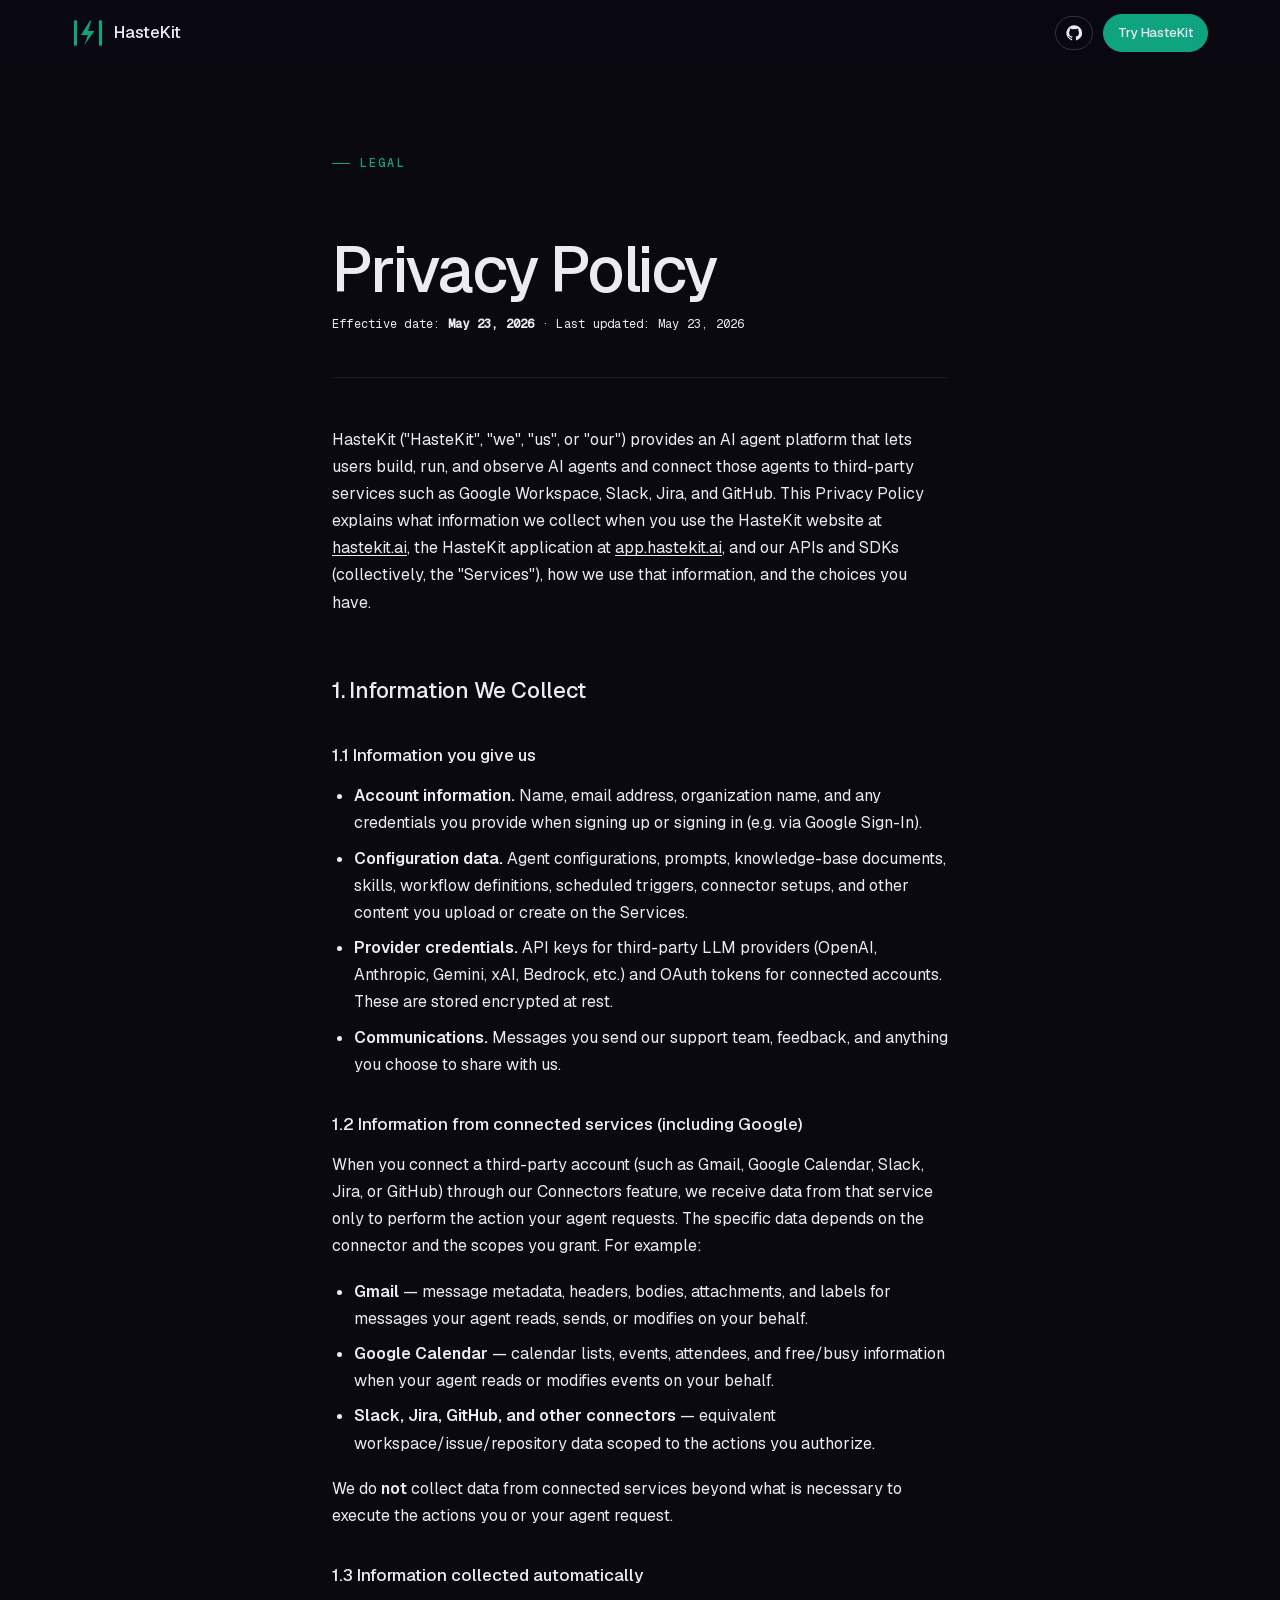
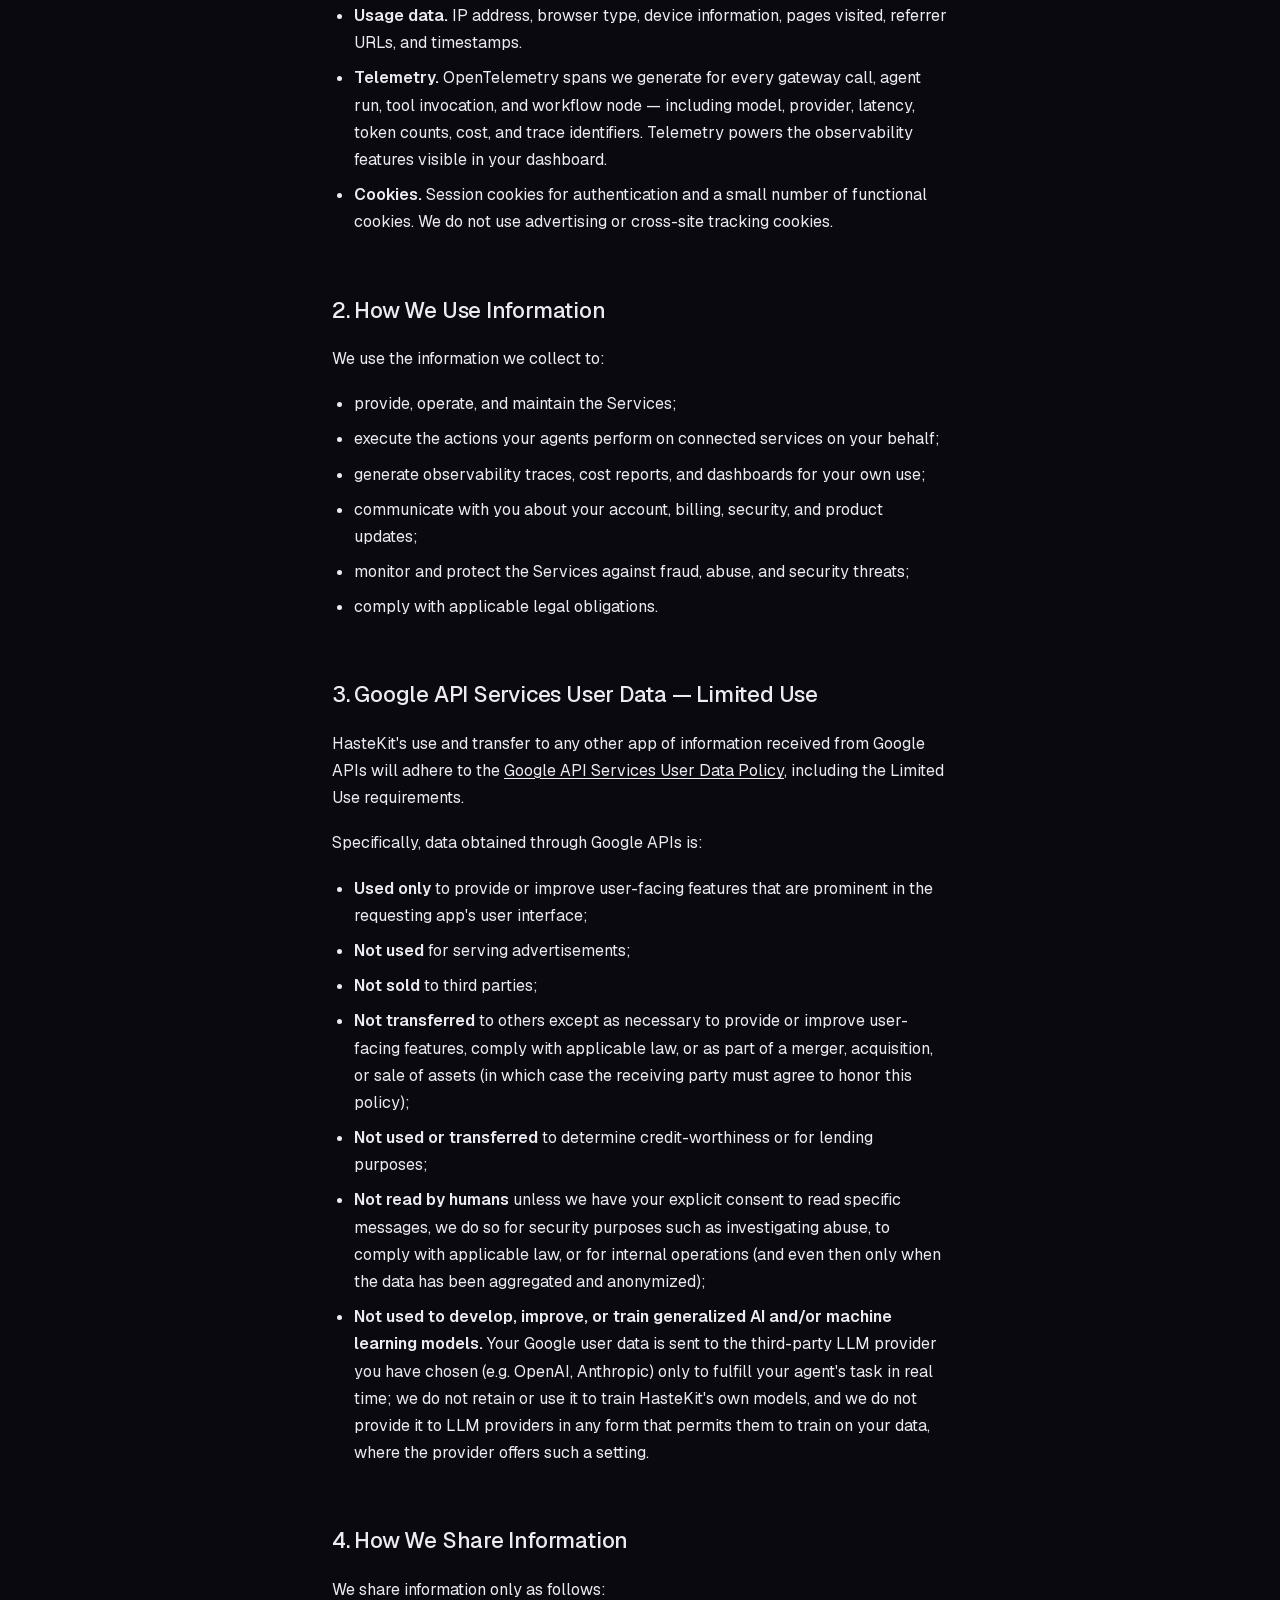
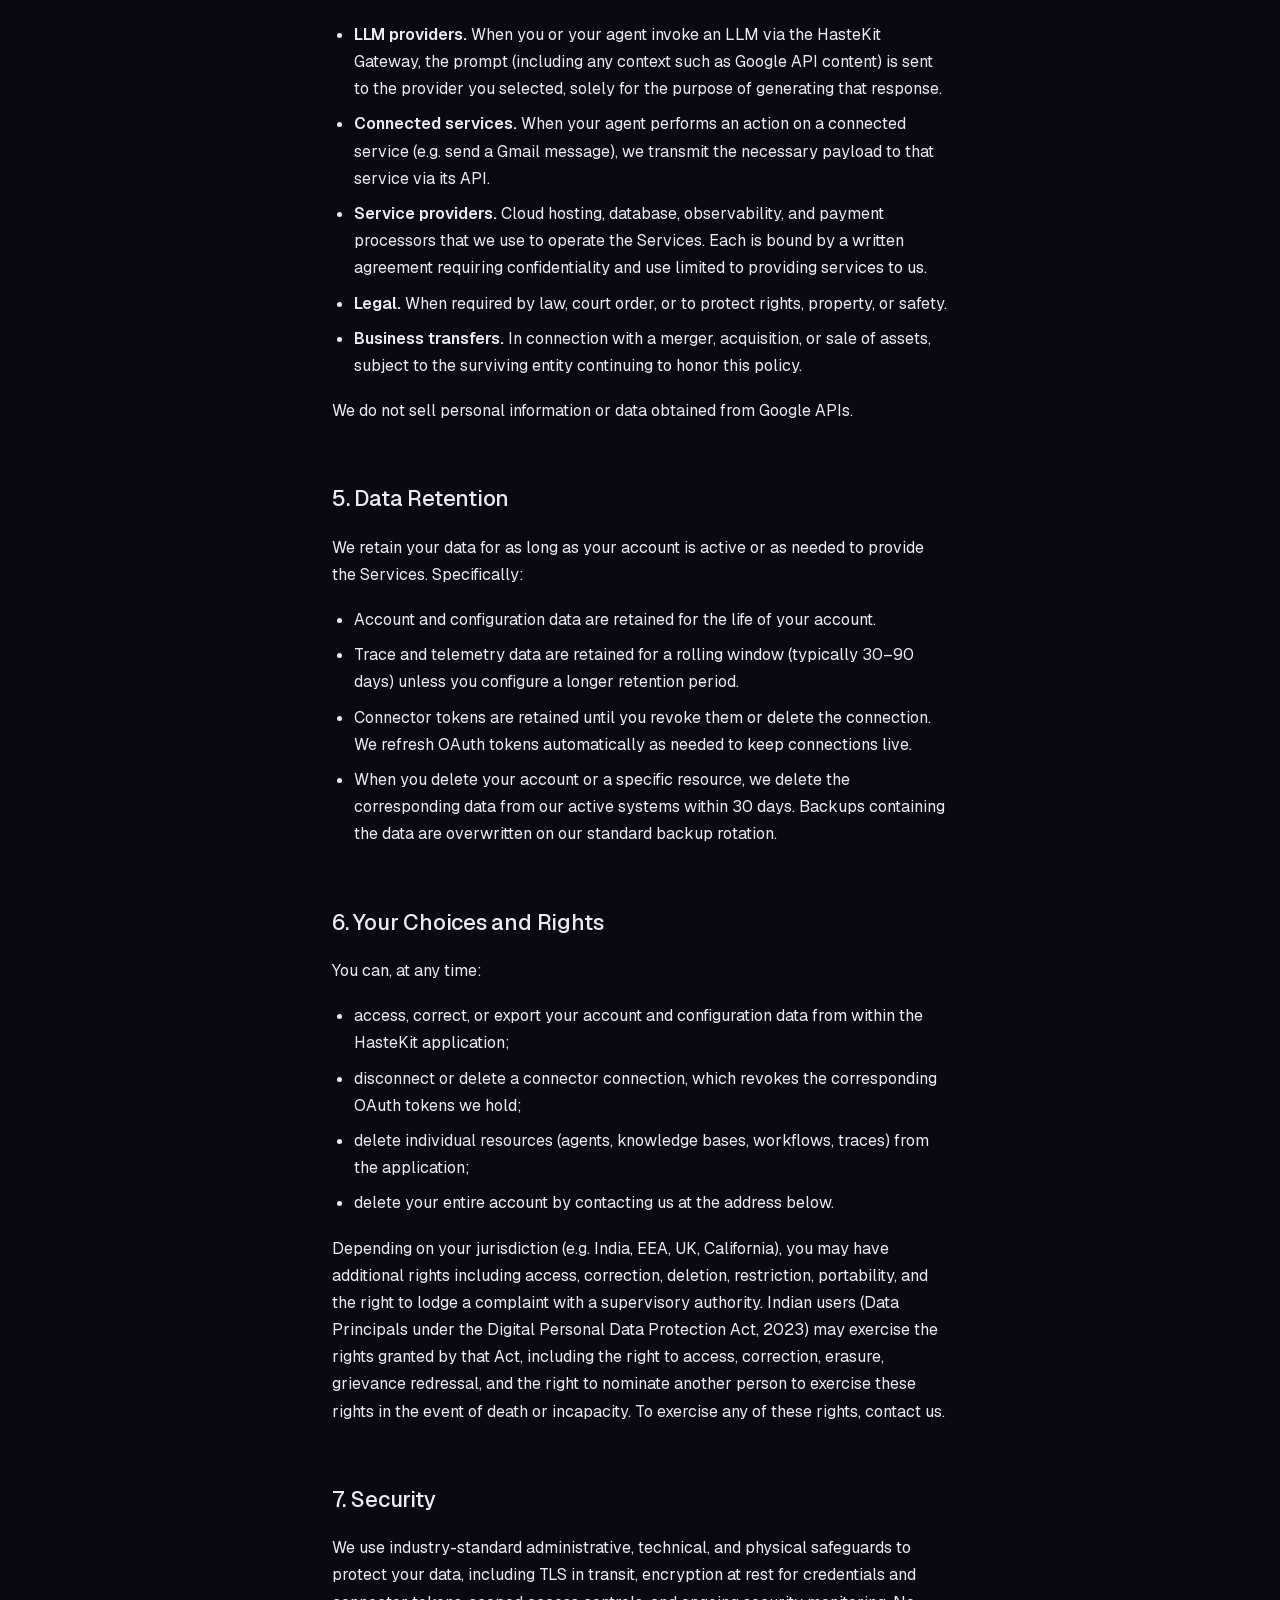
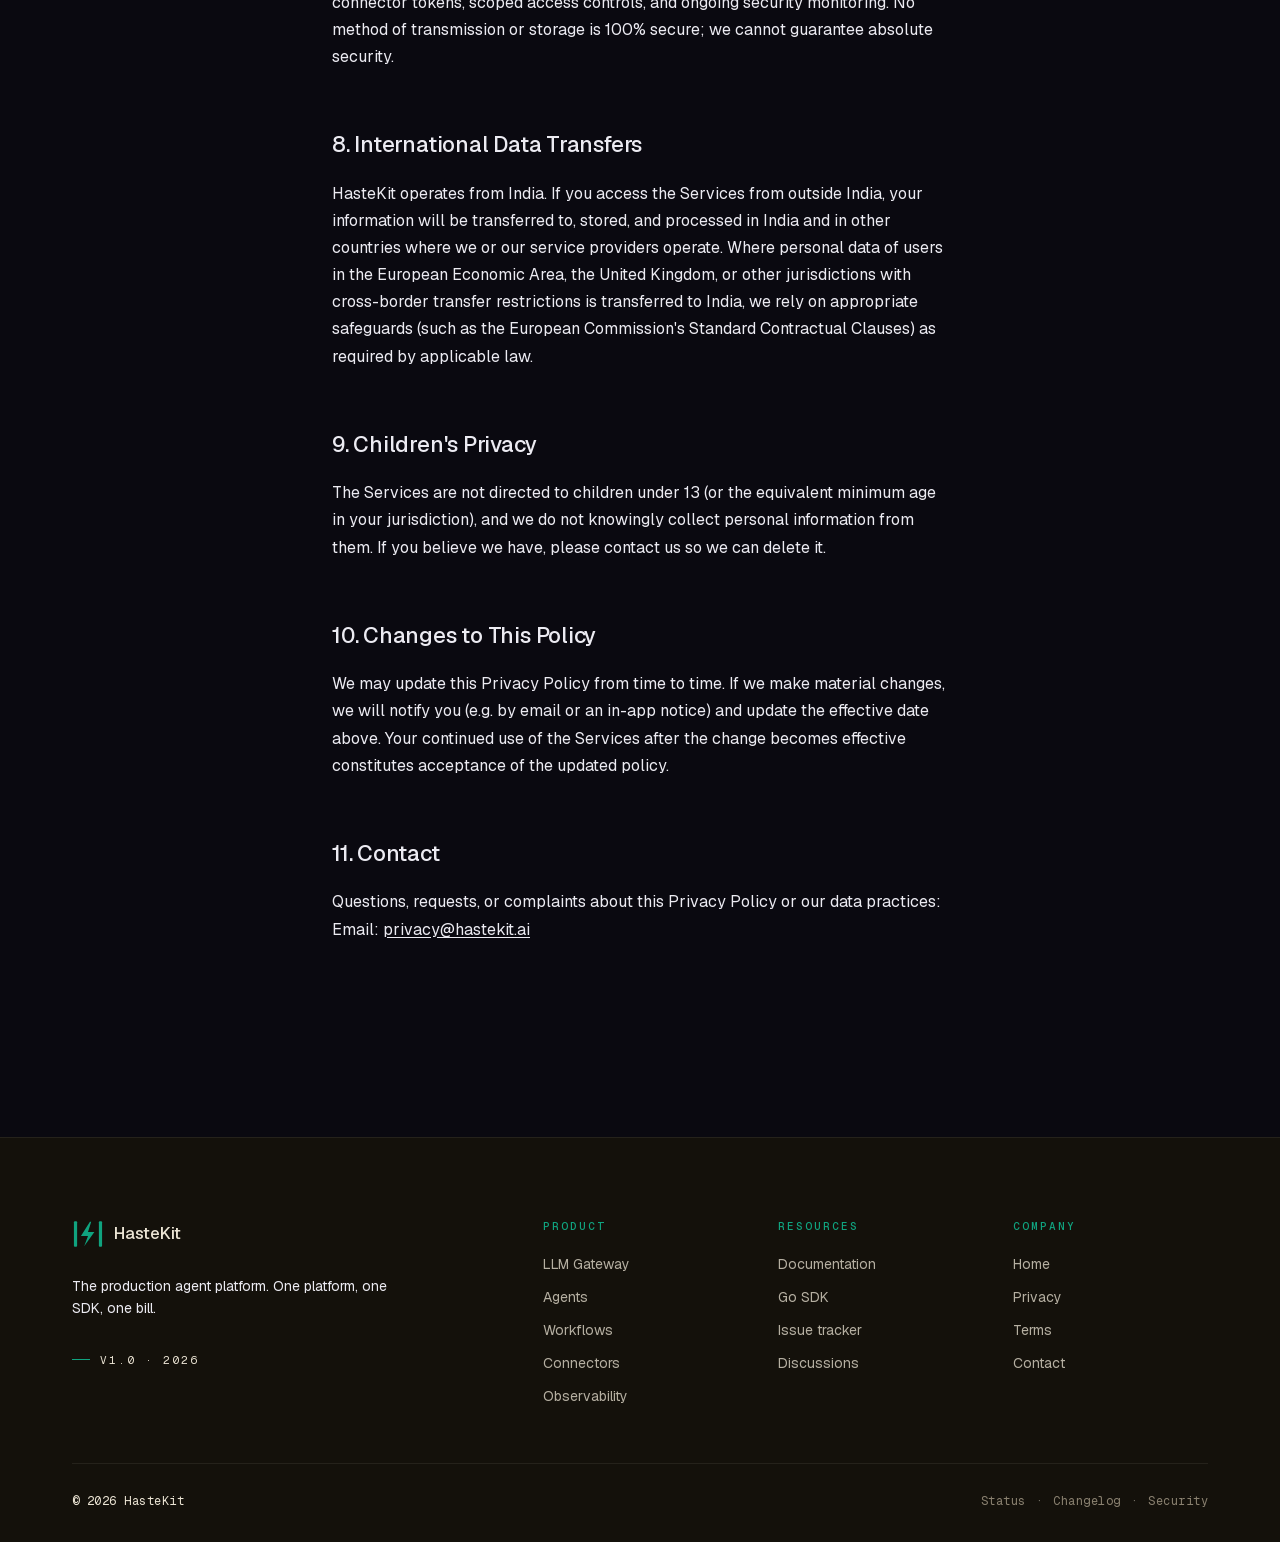
==== commit 786287d7: "gtag" ====
--- a/website/privacy.html
+++ b/website/privacy.html
@@ -10,6 +10,16 @@
   <link rel="icon" type="image/x-icon" href="assets/hastekit-favicon.ico">
   <link rel="icon" type="image/svg+xml" href="assets/hastekit-logo.svg">
   <link rel="stylesheet" href="assets/styles.css">
+
+  <!-- Google tag (gtag.js) -->
+  <script async src="https://www.googletagmanager.com/gtag/js?id=G-VMGGRQQQV8"></script>
+  <script>
+    window.dataLayer = window.dataLayer || [];
+    function gtag(){dataLayer.push(arguments);}
+    gtag('js', new Date());
+
+    gtag('config', 'G-VMGGRQQQV8');
+  </script>
 </head>
 <body>
   <div class="fx-page legal-page">
--- a/website/assets/styles.css
+++ b/website/assets/styles.css
@@ -1224,6 +1224,12 @@
   }
   .fx-text   { flex: 1 1 100%; }
   .fx-canvas { flex: 1 1 100%; display: flex; justify-content: center; }
+  /* In the stacked layout the desktop "alternate sides" ordering becomes
+     visual noise — half the sections put the canvas on top, half on the
+     bottom, so the reader sees the canvas slip "between" text blocks as
+     they scroll. Reset the order so every section reads text → canvas. */
+  .fx-section[data-side="left"] .fx-text   { order: 0; }
+  .fx-section[data-side="left"] .fx-canvas { order: 0; }
   .fx-hero, .fx-outro { padding-left: 48px; padding-right: 48px; }
 }
 
@@ -1523,3 +1529,83 @@
   .fx-hero-cta { flex-direction: column; align-items: stretch; width: 100%; }
   .fx-hero-cta .btn { justify-content: center; }
 }
+
+/* ════════════════════════════════════════════════════════════
+   Block 6 — Legal pages (Privacy, Terms)
+     Long-form reading layout. Constrains line length, restores
+     standard typographic rhythm for h2/h3/lists, and ensures the
+     content sits between the header and footer regardless of the
+     .fx-page flex/snap rules that the landing page uses.
+   ══════════════════════════════════════════════════════════ */
+
+.legal-page {
+  scroll-snap-type: none;
+  display: flex;
+  flex-direction: column;
+  min-height: 100vh;
+}
+
+.legal-article {
+  max-width: 760px;
+  margin: 0 auto;
+  padding: 80px var(--pad-x) 96px;
+  flex: 1;
+  width: 100%;
+}
+
+.legal-header {
+  border-bottom: 1px solid var(--rule);
+  padding-bottom: 32px;
+  margin-bottom: 48px;
+}
+.legal-header .kicker { margin-bottom: 14px; }
+.legal-header .display-l {
+  font-size: clamp(40px, 5vw, 64px);
+  margin-bottom: 14px;
+}
+.legal-meta {
+  font-family: var(--mono);
+  font-size: 12px;
+  color: var(--mid);
+  letter-spacing: 0.02em;
+}
+
+.legal-content {
+  font-family: var(--sans);
+  font-size: 16px;
+  line-height: 1.7;
+  color: var(--ink-2);
+}
+.legal-content h2 {
+  font-family: var(--sans);
+  font-size: 22px;
+  font-weight: 500;
+  letter-spacing: -0.01em;
+  margin: 56px 0 16px;
+  color: var(--ink);
+}
+.legal-content h3 {
+  font-family: var(--sans);
+  font-size: 17px;
+  font-weight: 500;
+  margin: 32px 0 12px;
+  color: var(--ink);
+}
+.legal-content p { margin: 0 0 18px; }
+.legal-content ul {
+  margin: 0 0 18px;
+  padding-left: 22px;
+}
+.legal-content li { margin-bottom: 8px; }
+.legal-content a {
+  color: var(--accent);
+  text-decoration: underline;
+  text-underline-offset: 2px;
+}
+.legal-content a:hover { text-decoration: none; }
+.legal-content strong { color: var(--ink); font-weight: 600; }
+
+@media (max-width: 720px) {
+  .legal-article { padding: 56px 16px 64px; }
+  .legal-content h2 { margin-top: 40px; font-size: 20px; }
+}
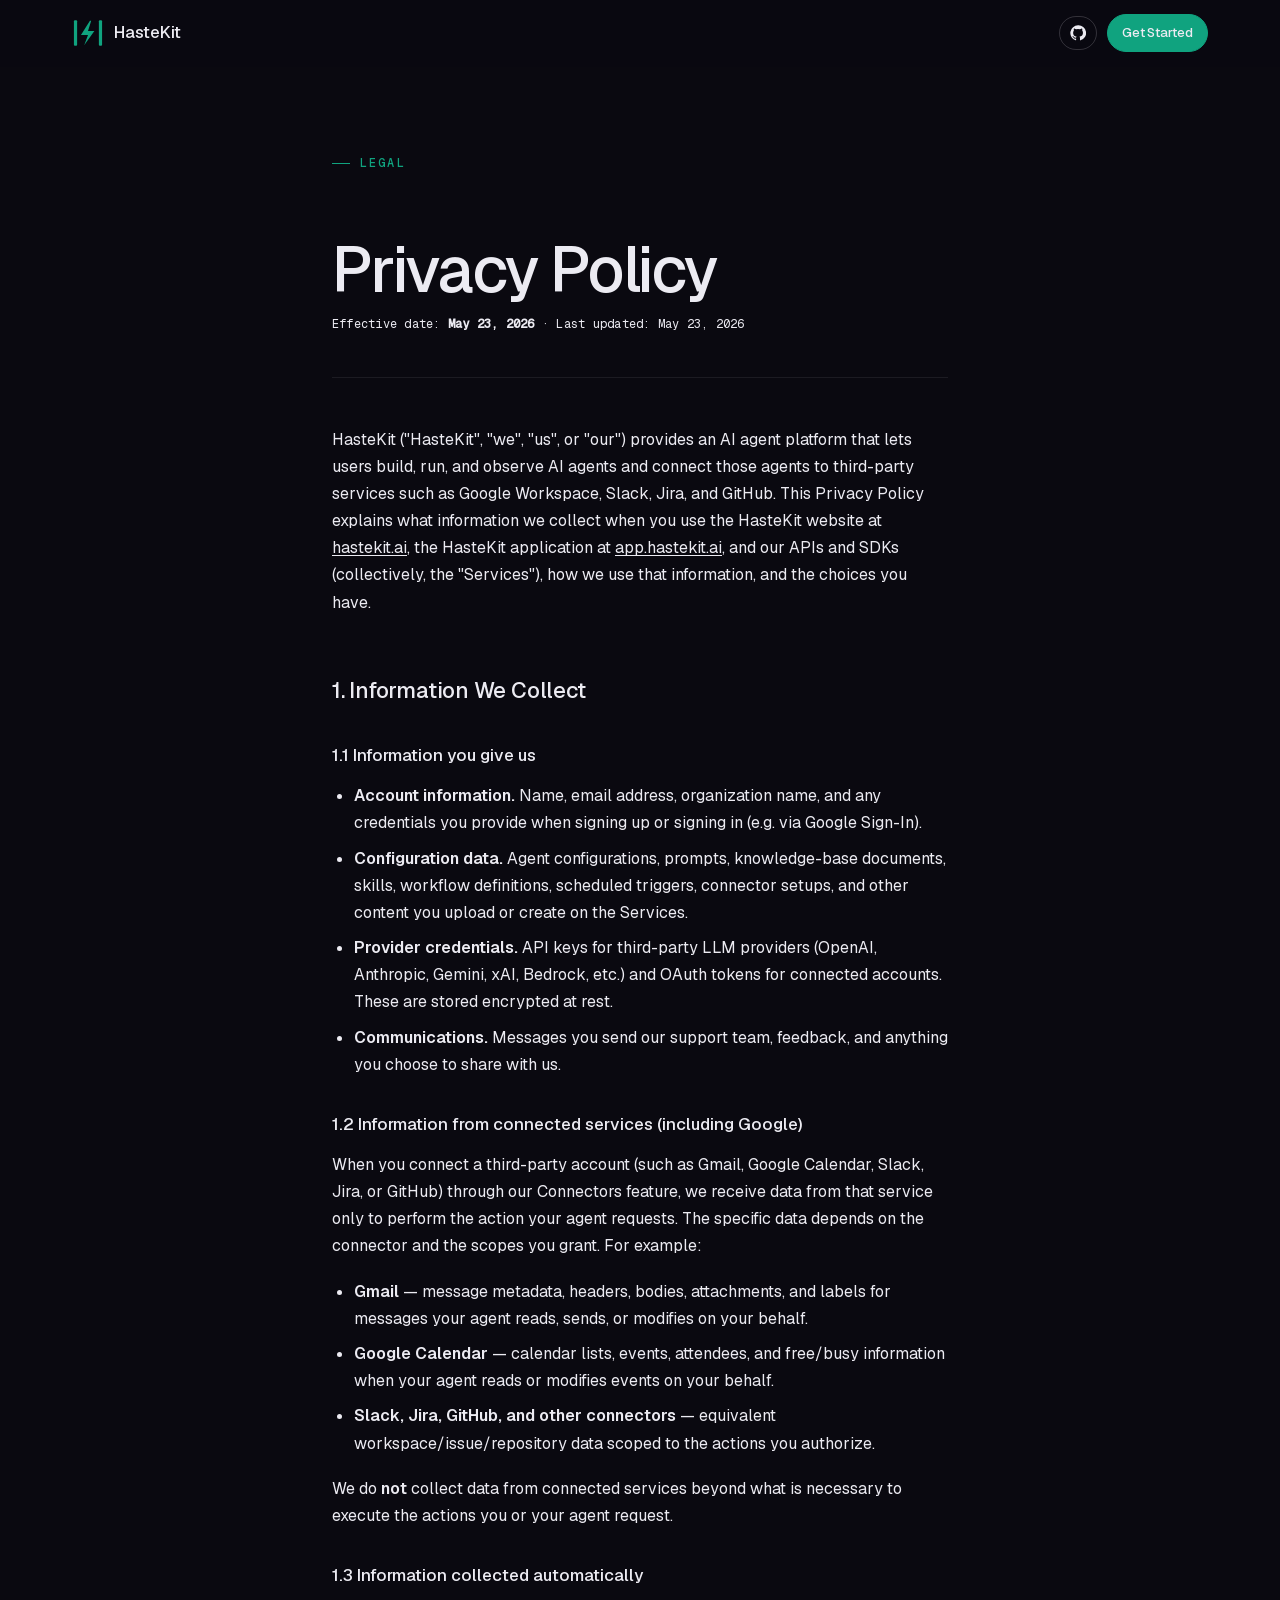
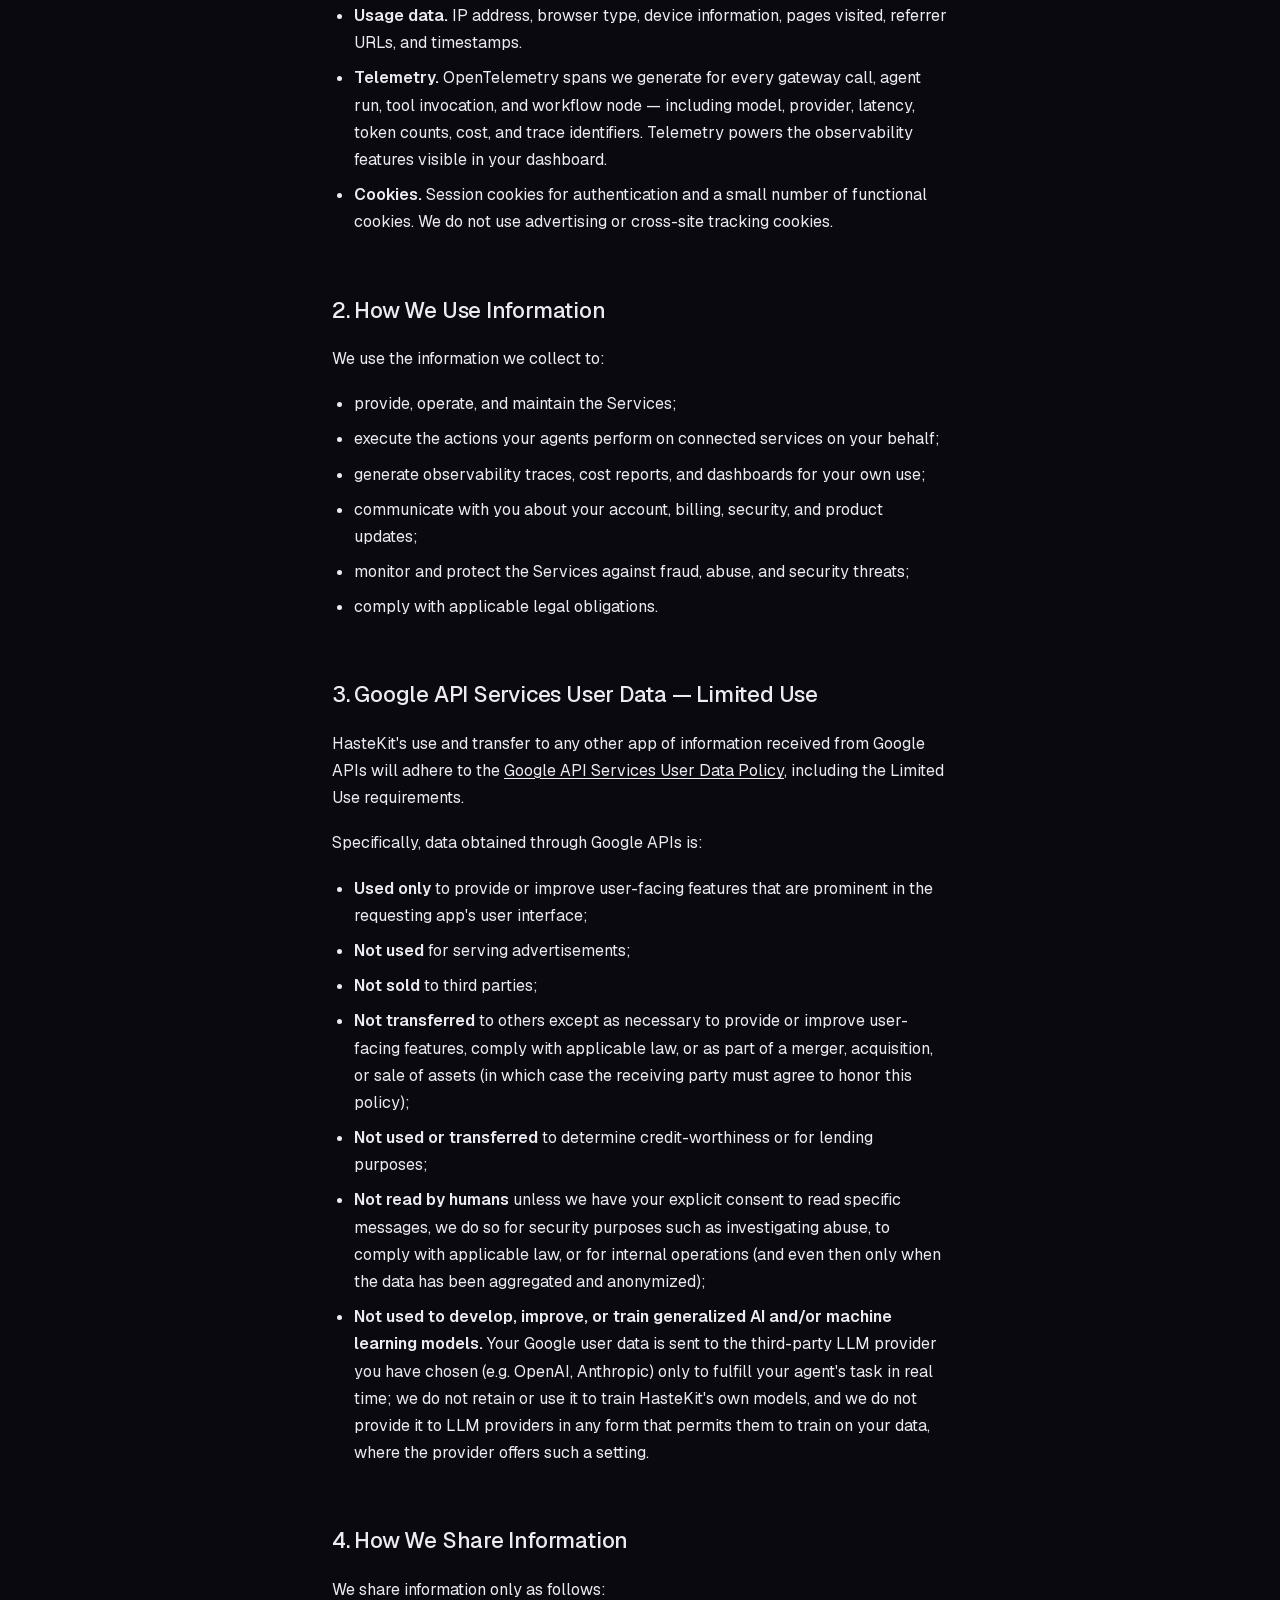
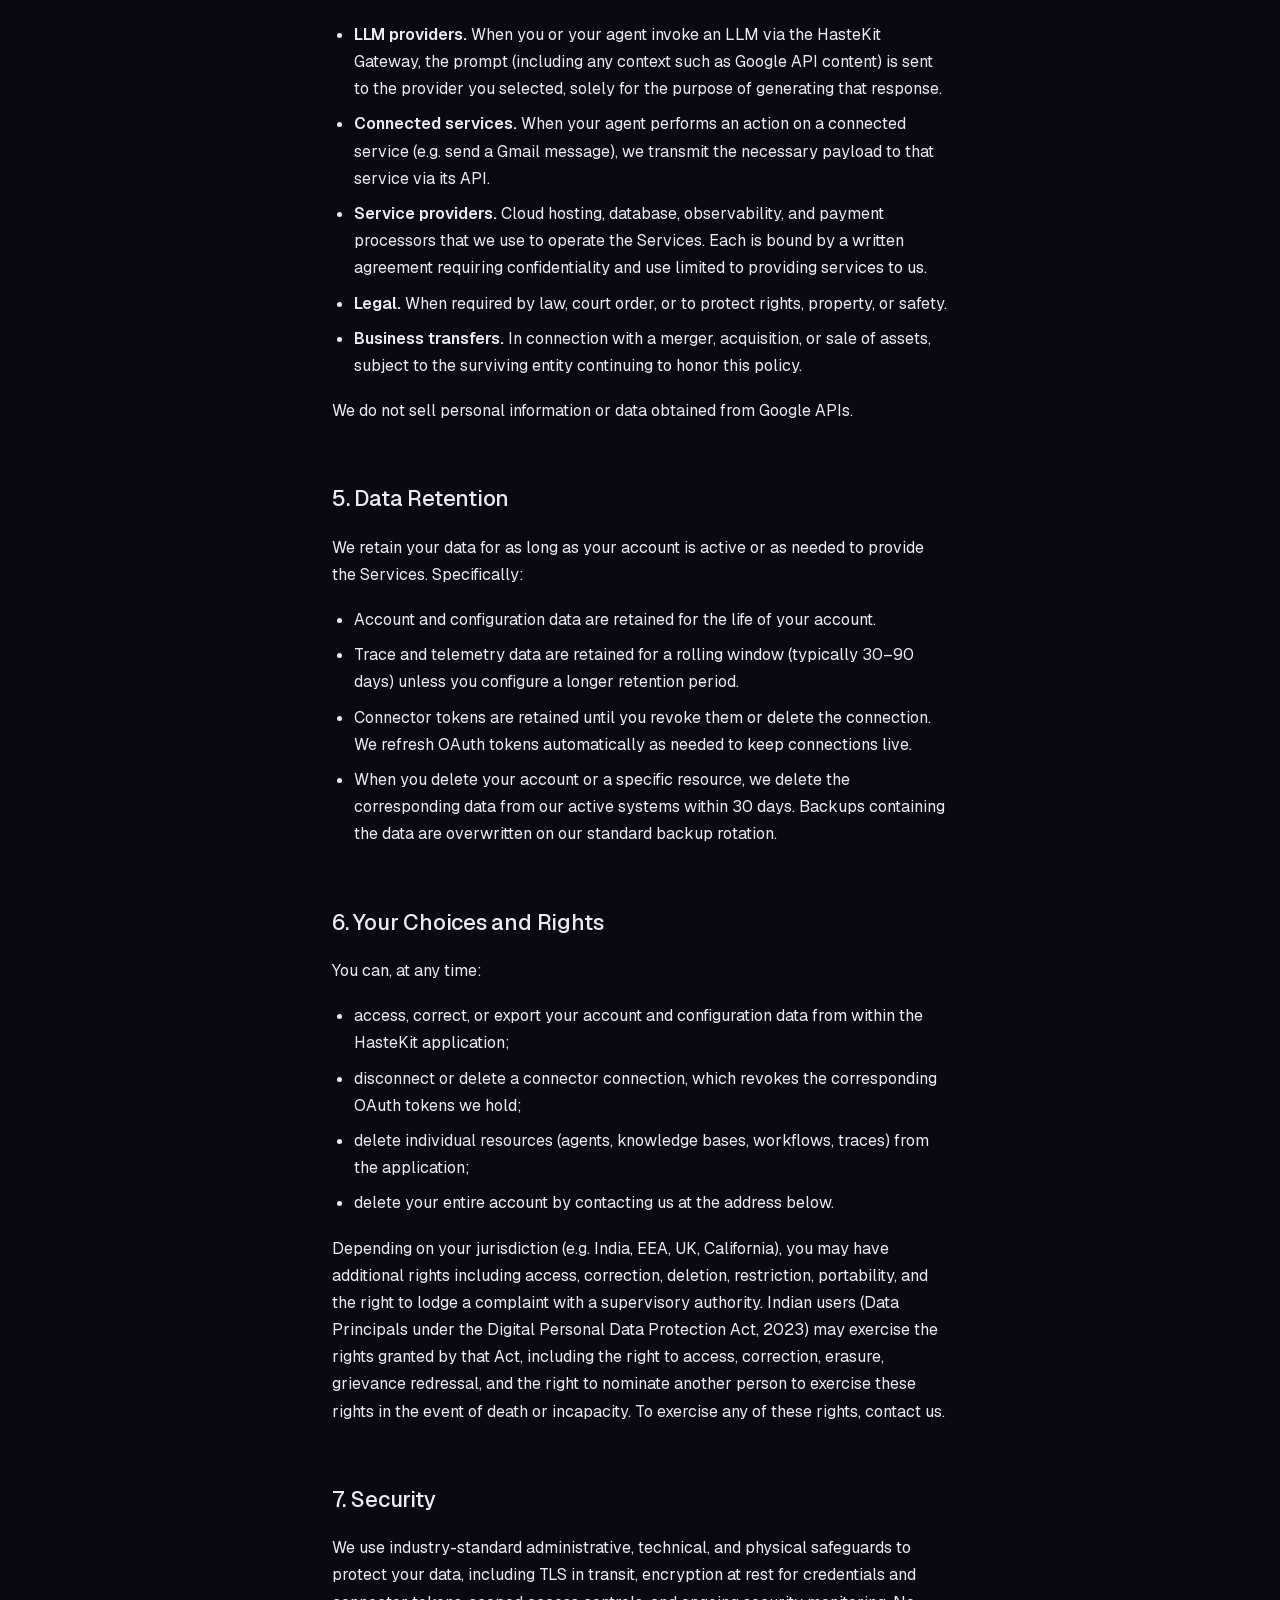
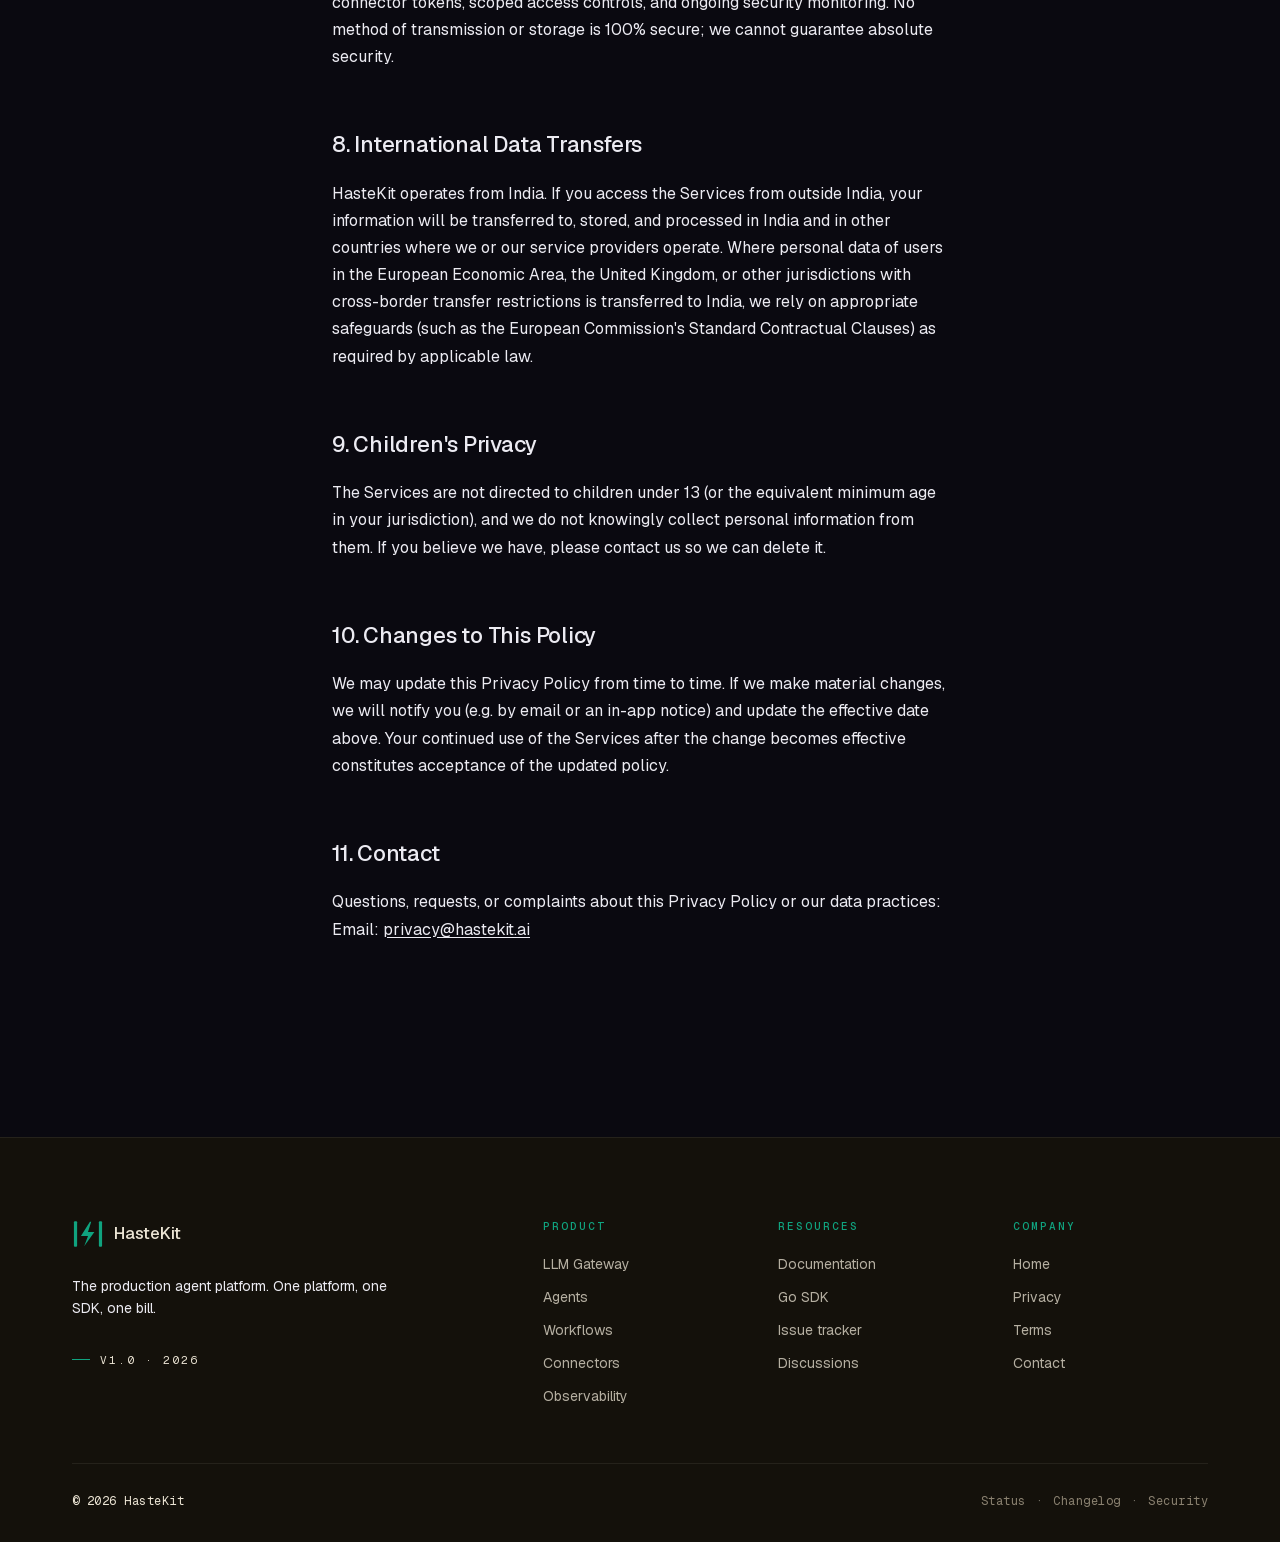
==== commit d14daff1: "updates" ====
--- a/website/privacy.html
+++ b/website/privacy.html
@@ -20,6 +20,9 @@
 
     gtag('config', 'G-VMGGRQQQV8');
   </script>
+
+  <script src="https://cdn.logr-in.com/LogRocket.min.js" crossorigin="anonymous"></script>
+  <script>window.LogRocket && window.LogRocket.init('efyxoz/hastekit');</script>
 </head>
 <body>
   <div class="fx-page legal-page">
@@ -33,7 +36,7 @@
           <a class="btn btn-ghost nav-cta-github" href="https://github.com/hastekit/hastekit-sdk-go" target="_blank" rel="noopener" aria-label="GitHub">
             <svg class="nav-icon" viewBox="0 0 24 24" fill="currentColor" aria-hidden="true"><path d="M12 .5a11.5 11.5 0 0 0-3.64 22.41c.58.11.79-.25.79-.56v-2c-3.2.7-3.88-1.37-3.88-1.37-.52-1.34-1.28-1.69-1.28-1.69-1.05-.72.08-.7.08-.7 1.16.08 1.77 1.2 1.77 1.2 1.03 1.77 2.71 1.26 3.37.96.1-.75.4-1.26.73-1.55-2.55-.29-5.23-1.28-5.23-5.7 0-1.26.45-2.28 1.18-3.09-.12-.29-.51-1.46.11-3.04 0 0 .97-.31 3.18 1.18a11 11 0 0 1 5.78 0c2.2-1.49 3.17-1.18 3.17-1.18.63 1.58.24 2.75.12 3.04.74.81 1.18 1.83 1.18 3.09 0 4.43-2.69 5.4-5.25 5.69.41.36.78 1.06.78 2.14v3.17c0 .31.21.68.8.56A11.5 11.5 0 0 0 12 .5Z"/></svg>
           </a>
-          <a class="btn btn-accent" href="https://app.hastekit.ai/" target="_blank" rel="noopener">Try HasteKit</a>
+          <a class="btn btn-accent" href="https://app.hastekit.ai/" target="_blank" rel="noopener">Get Started</a>
         </div>
       </div>
     </header>
